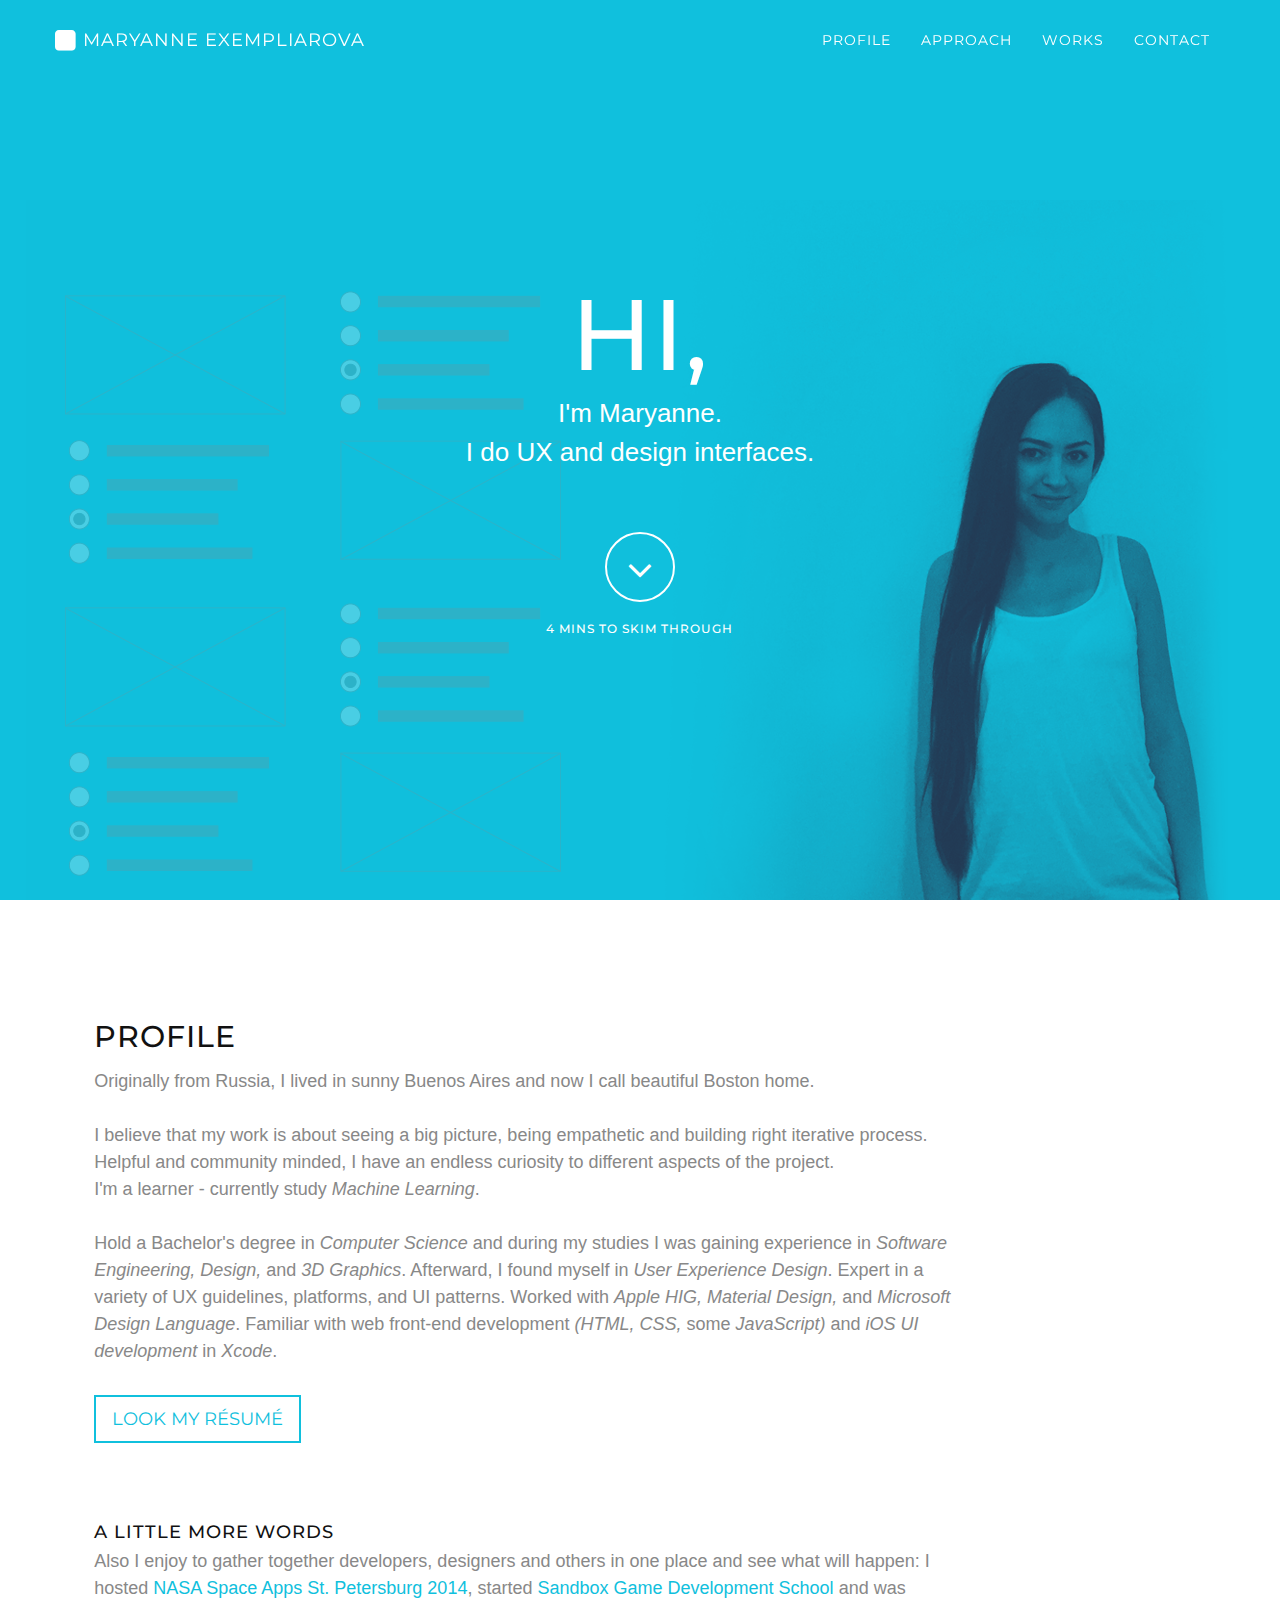
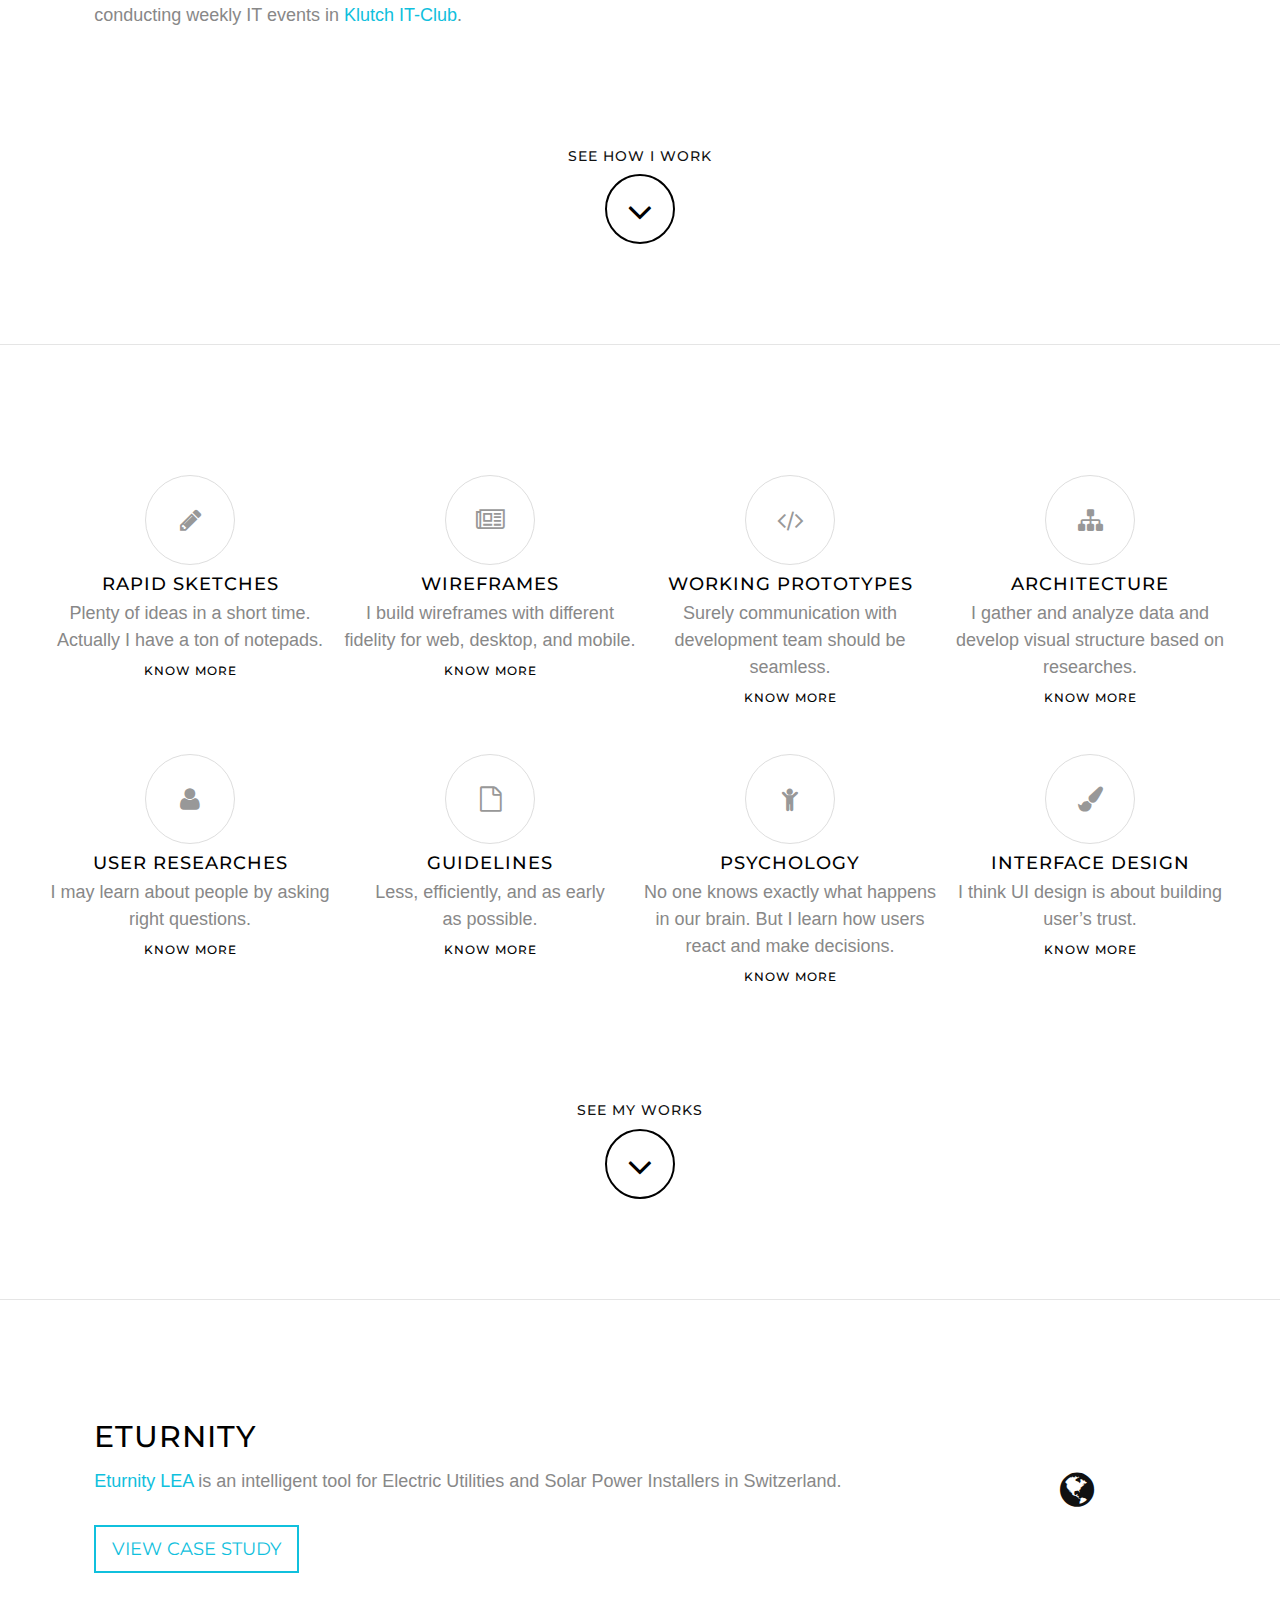
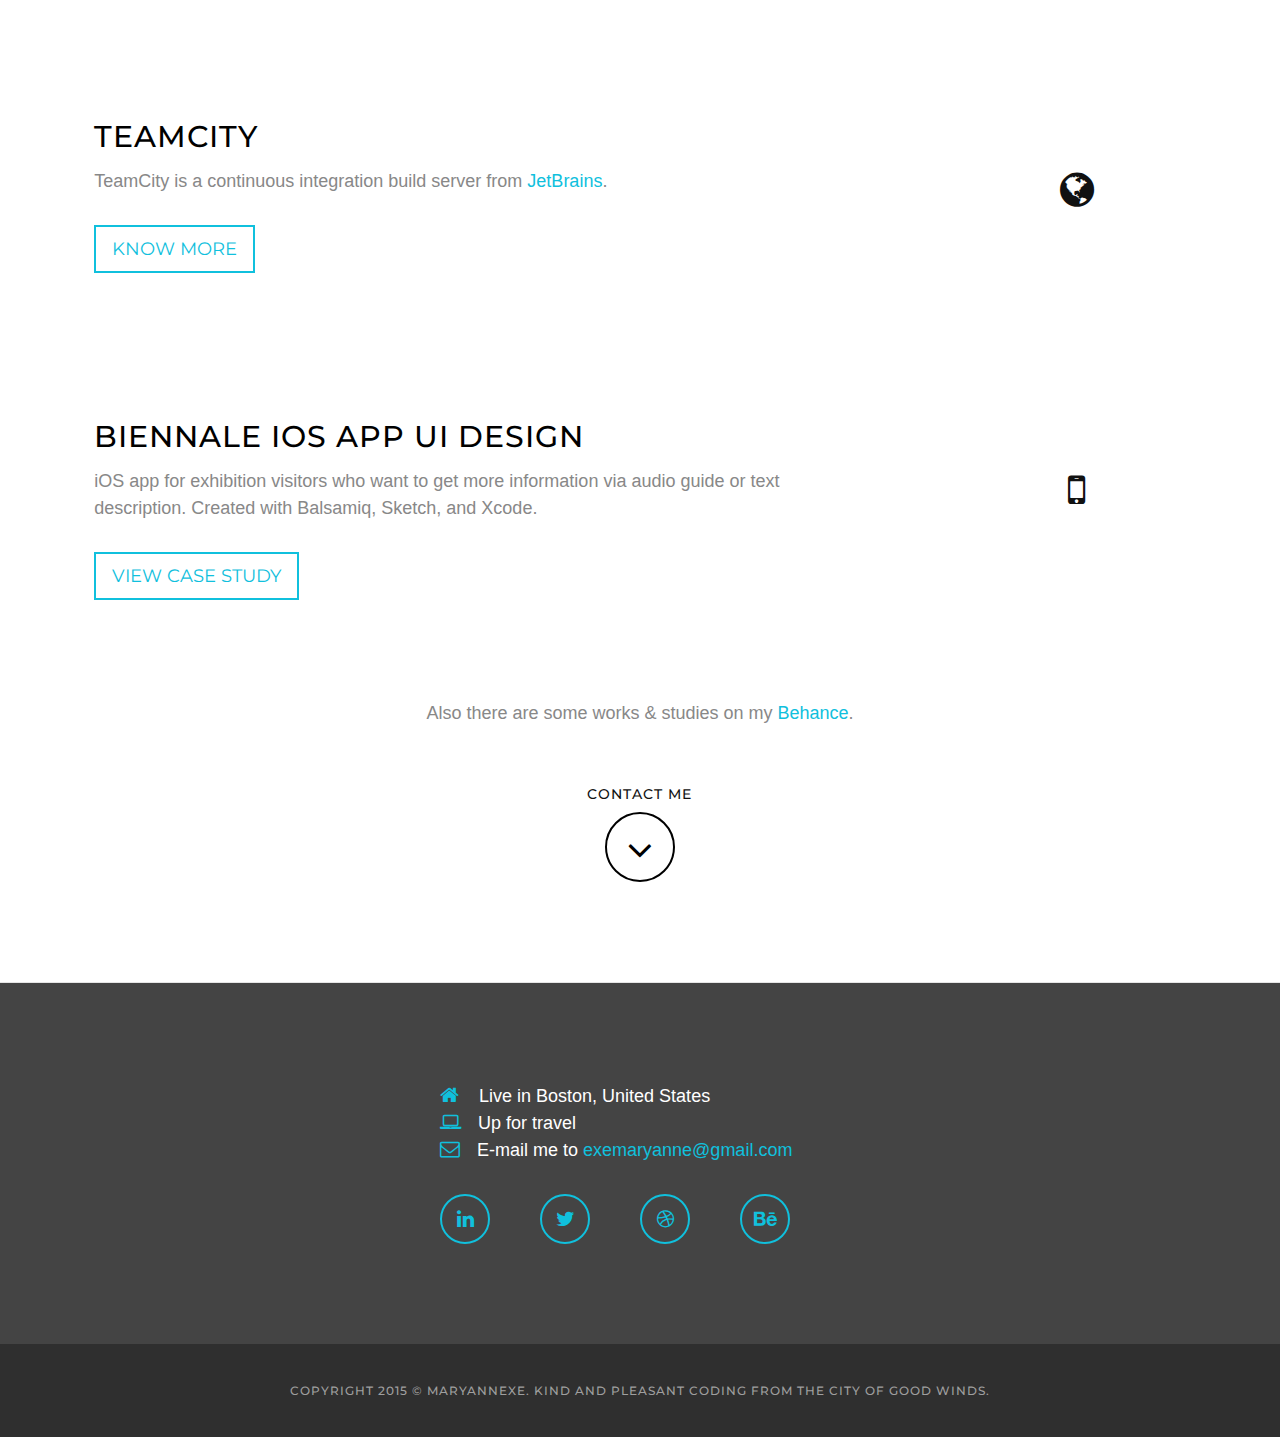
==== index.html @ 4365fdbe "- text error" ====
<!DOCTYPE html>
<html lang="en">

<html prefix="og: http://ogp.me/ns#">
<head>

    <meta charset="utf-8">
    <meta http-equiv="X-UA-Compatible" content="IE=edge">
    <meta name="viewport" content="width=device-width, initial-scale=1">
    <meta name="description" content="">
    <meta name="author" content="">

    <meta property="og:image" content="img/Dribbble_shot_00.png" />

    <title>Maryanne Exempliarova UX designer</title>
    <link rel="shortcut icon" href="img/Favicon.ico">

    <!-- Bootstrap Core CSS -->
    <link href="css/bootstrap.min.css" rel="stylesheet">

    <!-- Custom CSS -->
    <link href="css/portfolio.css" rel="stylesheet">

    <!-- Custom Fonts -->
    <link href="font-awesome/css/font-awesome.min.css" rel="stylesheet" type="text/css">
    <link href="http://fonts.googleapis.com/css?family=Lora:400,700,400italic,700italic" rel="stylesheet" type="text/css">
    <link href="http://fonts.googleapis.com/css?family=Montserrat:400,700" rel="stylesheet" type="text/css">

    <script>
      (function(i,s,o,g,r,a,m){i['GoogleAnalyticsObject']=r;i[r]=i[r]||function(){
      (i[r].q=i[r].q||[]).push(arguments)},i[r].l=1*new Date();a=s.createElement(o),
      m=s.getElementsByTagName(o)[0];a.async=1;a.src=g;m.parentNode.insertBefore(a,m)
      })(window,document,'script','//www.google-analytics.com/analytics.js','ga');

      ga('create', 'UA-71801812-1', 'auto');
      ga('send', 'pageview');

    </script>

</head>

<body id="page-top" data-spy="scroll" data-target=".navbar-fixed-top">

    <!-- Navigation -->
    <nav class="navbar navbar-custom navbar-custom-index navbar-fixed-top">
        <div class="container">
            <div class="navbar-header">
                <button type="button" class="navbar-toggle" data-toggle="collapse" data-target=".navbar-main-collapse">
                    MENU
                </button>
                <a class="navbar-brand page-scroll" href="#page-top">
                    <i class="fa fa-square fa-lg"></i>
                    <span class="logo hidden-xs hidden-sm">Maryanne Exempliarova</span>
                    <span class="logo hidden-md hidden-lg">ME</span>
                </a>
            </div>

            <!-- Collect the nav links, forms, and other content for toggling -->
            <div class="collapse navbar-collapse navbar-right navbar-main-collapse">
                <ul class="nav navbar-nav">

                    <li class="hidden">
                        <a href="#page-top"></a>
                    </li>
                    <li>
                        <a class="page-scroll" href="#profile">Profile</a>
                    </li>
                    <li>
                        <a class="page-scroll" href="#approach">Approach</a>
                    </li>
                    <li>
                        <a class="page-scroll" href="#works">Works</a>
                    </li>
                   <li>
                        <a class="page-scroll" href="#contact">Contact</a>
                    </li>
                </ul>
            </div>
            <!-- /.navbar-collapse -->
        </div>
        <!-- /.container -->
    </nav>

    <!-- Intro Header -->
    <header class="intro">
        <div class="intro-body">
            <div class="container">
                <div class="row">
                    <div class="col-md-8 col-md-offset-2">
                        <h1 class="brand-heading">Hi,</h1>
                        <!-- <p class="intro-text">What was challenging today?</p> -->
                     <p class="intro-text">I'm Maryanne.<br>I do UX and design interfaces.</p>
                        
        
                        <div class="row">
                            <div class="col-md-8 col-md-offset-2">
                                <a href="#profile" class="btn btn-circle page-scroll btn-white">
                                    <i class="fa fa-angle-down animated"></i>
                                </a>
                            </div>
                        </div>
                        <div class="row">
                            <div class="col-md-8 col-md-offset-2 btn-scroll-caption">
                                <h6 style="color: #fff; margin-top: 20px;">4 mins to skim through</h6>
                            </div>
                        </div>


                </div>
            </div>
        </div>
    </header>

    <!-- Profile -->
    <section id="profile" class="content profile">
        <div class="row">
            <div class="col-md-8 col-md-offset-1 left-text">
                <h2>profile</h2>
                <p>Originally from Russia, I lived in sunny Buenos Aires and now I call beautiful Boston home.
                <br><br>I believe that my work is about seeing a big picture, being
                empathetic and building right iterative process.
                <br>Helpful and community minded, I have an endless curiosity to different aspects of the project.
                <br>I'm a learner - currently study <i>Machine Learning</i>.
                <br><br>Hold a Bachelor's degree in <i>Computer Science</i> and during my studies I was gaining experience in <i>Software Engineering, Design,</i> and <i>3D Graphics</i>. Afterward, I found myself in <i>User Experience Design</i>. Expert in a variety of UX guidelines, platforms, and UI patterns. Worked with <i>Apple HIG, Material Design,</i> and <i>Microsoft Design Language</i>. Familiar with web front-end development <i>(HTML, CSS,</i> some <i>JavaScript)</i> and <i>iOS UI development</i> in <i>Xcode</i>.
                </p>
                <a target="_blank" href="Marianna_Ekzempliarova_ux_resume.pdf" class="btn btn-default btn-lg btn-works"> <span class="network-name">Look my Résumé</span></a>
            </br></br>

                <h4>A little more words</h4>
                <p>Also I enjoy to gather together developers, designers and others in one place and see what will happen: I hosted <a target="_blank" href="https://2014.spaceappschallenge.org/">NASA Space Apps St. Petersburg 2014</a>, started <a target="_blank" href="https://vk.com/sboxschool">Sandbox Game Development School</a> and was conducting weekly IT events in <a target="_blank" href="http://www.kl10.ch/#!english/ozsf5">Klutch IT-Club</a>.</p>
            </div>
        </div>
        <div class="row">
            <div class="col-md-8 col-md-offset-2 btn-scroll-caption">
                <h5>See how I work</h5>
            </div>
        </div>
        <div class="row">
            <div class="col-md-8 col-md-offset-2">
                <a href="#approach" class="btn btn-circle page-scroll btn-colored">
                    <i class="fa fa-angle-down animated"></i>
                </a>
            </div>
        </div>
    </section>

    <!-- Approach -->
    <section id="approach" class="approach">
        <div class="container">
            <div class="row">
                <div class="col-md-3 col-sm-6 skill" data-toggle="modal" data-target="#skillModal" data-whatever="Rapid sketches"  data-image-id="" data-caption="2">
                    <div class="icon">
                       <i class="fa fa-pencil"></i> 
                    </div>
                    <a id="skillid"><h4>Rapid sketches</h4></a>
                    <p>Plenty of ideas in a short time.<br>Actually I have a ton of notepads.</p>
                    <h6>Know more</h6>
                </div>
                <div class="col-md-3 col-sm-6 skill" data-toggle="modal" data-target="#skillModal" data-whatever="Wireframes" data-image-id="" data-caption="4">
                    <div class="icon">
                        <i class="fa fa-newspaper-o"></i>
                    </div>
                    <a id="skillid"><h4>Wireframes</h4></a>
                    <p>I build wireframes with different fidelity for web, desktop, and mobile.</p>
                    <h6>Know more</h6>
                </div>
                <div class="col-md-3 col-sm-6 skill" data-toggle="modal" data-target="#skillModal" data-whatever="Working Prototypes" data-image-id="" data-caption="2">
                    <div class="icon">
                        <i class="fa fa-code"></i>
                    </div>
                    <a id="skillid"><h4>Working Prototypes</h4></a>
                    <p>Surely communication with development team should be seamless.</p>
                    <h6>Know more</h6>
                </div>
                <div class="col-md-3 col-sm-6 skill" data-toggle="modal" data-target="#skillModal" data-whatever="Architecture"  data-image-id="" data-caption="1">
                    <div class="icon">
                        <i class="fa fa-sitemap"></i>
                    </div>
                    <a id="skillid"><h4>Architecture</h4></a>
                    <p>I gather and analyze data and develop visual structure based on researches.</p>
                    <h6>Know more</h6>
                </div>
            </div>
            <div class="row">
                <div class="col-md-3 col-sm-6 skill" data-toggle="modal" data-target="#skillModal" data-whatever="User Researches"  data-image-id="" data-caption="1">
                    <div class="icon">
                       <i class="fa fa-user"></i>
                    </div>
                    <a id="skillid"><h4>User Researches</h4></a>
                    <p>I may learn about people by asking right questions.</p>
                    <h6>Know more</h6>
                </div>
                <div class="col-md-3 col-sm-6 skill" data-toggle="modal" data-target="#skillModal" data-whatever="Guidelines"  data-image-id="" data-caption="3">
                    <div class="icon">
                        <i class="fa fa-file-o"></i>
                    </div>
                    <a id="skillid"><h4>Guidelines</h4></a>
                    <p>Less, efficiently, and as early <br>as possible.</p>
                    <h6>Know more</h6>
                </div>
                <div class="col-md-3 col-sm-6 skill" data-toggle="modal" data-target="#skillModal" data-whatever="Psychology"  data-image-id="" data-caption="2">
                    <div class="icon">
                        <i class="fa fa-child"></i>
                    </div>
                    <a id="skillid"><h4>Psychology</h4></a>
                    <p>No one knows exactly what happens in our brain. But I learn how users react and make decisions.</p>
                    <h6>Know more</h6>
                </div>
                <div class="col-md-3 col-sm-6 skill" data-toggle="modal" data-target="#skillModal" data-whatever="Interface Design" data-image-id="" data-caption="3">
                    <div class="icon">
                        <i class="fa fa-paint-brush"></i>
                    </div>
                    <a id="skillid"><h4>Interface Design</h4></a>
                    <p>I think UI design is about building user’s trust.</p>
                    <h6>Know more</h6>
                </div>
            </div>            
        </div>
        <div class="row">
            <div class="col-md-8 col-md-offset-2 btn-scroll-caption">
                <h5>See my works</h5>
            </div>
        </div>
        <div class="row">
            <div class="col-md-8 col-md-offset-2">
                <a href="#works" class="btn btn-circle page-scroll btn-colored">
                    <i class="fa fa-angle-down animated"></i>
                </a>
            </div>
        </div>
    </section>


<!-- Modal window -->
<div class="modal fade" id="skillModal" tabindex="-1" role="dialog" aria-labelledby="myModalLabel" aria-hidden="true">
    <div class="modal-dialog">
        <div class="modal-content">
            <div class="modal-header">
                <button type="button" class="close" data-dismiss="modal"><span aria-hidden="true">×</span><span class="sr-only">Close</span></button>
                <h4 class="modal-title" id="image-gallery-title">Modal title</h4>
            </div>
            <div class="modal-body">
                <div class="row">
                    <div class="col-md-2 pull-left">
                        <button type="button" id="show-previous-image" class="btn btn-default"><i class="fa fa-arrow-left"></i></button>
                    </div>
                    <div class="col-md-8" >
                        <h5 class="imgName">skill</h5>
                    </div>
                    <div class="col-md-2 pull-right">
                        <button type="button" id="show-next-image" class="btn btn-default"><i class="fa fa-arrow-right"></i></button>
                    </div>
                </div>

                <div class="row">
                    <p class="description"></p>
                </div>
                <div class="row">
                    <h6 class="imgCaption">image caption</h6>
                </div>
                <div class="row">
                    <img id="preview-image" class="img-responsive" data-image-id="" src="#" alt="skill image">
                </div>
            </div>
            <div class="modal-footer">
                <button type="button" class="btn btn-default" data-dismiss="modal">Close</button>
            </div>
        </div>
    </div>
</div>

    <!-- Works Section -->
    <section id="works" class="content works">

        <div class="row">
            <div class="col-md-7 col-md-offset-1 left-text">
                <h2>Eturnity</h2>
                <p><a target = "_blank" href="http://www.eturnity.ch/wp/home_en/">Eturnity LEA</a> is an intelligent tool for Electric Utilities and Solar Power Installers in Switzerland.</p>
                <a href="eturnity.html" class="btn btn-default btn-lg btn-works"> <span class="network-name">View case study</span></a>
            </div>
            <div class="col-md-4">
                <div>
                    <i class="fa fa-globe pic"></i> 
                </div>
            </div>
        </div>


        <div class="row">
            <div class="col-md-7 col-md-offset-1 left-text">
                <h2>TeamCity</h2>
                <p>TeamCity is a continuous integration build server from <a target = "_blank" href="https://www.jetbrains.com/">JetBrains</a>.</p>
                <a href="teamcity.html" class="btn btn-default btn-lg btn-works"> <span class="network-name">Know more</span></a>
            </div>
            <div class="col-md-4">
                <div>
                    <i class="fa fa-globe pic"></i> 
                </div>
            </div>
        </div>


       <div class="row">
            <div class="col-md-7 col-md-offset-1 left-text">
                <h2>Biennale iOS app UI design</h2>
                <p>iOS app for exhibition visitors who want to get more information via audio guide or text description. Created with Balsamiq, Sketch, and Xcode.</p>
                <a href="biennale.html" class="btn btn-default btn-lg btn-works"> <span class="network-name">View case study</span></a>
            </div>
            <div class="col-md-4">
                <div>
                    <i class="fa fa-mobile pic"></i> 
                </div>
            </div>
        </div>

<!-- 
        <div class="row">
            <div class="col-md-7 col-md-offset-1 left-text">
                <h2>Messenger + task manager concept</h2>
                <p>Redesigned UI of inner corporate messenger merged with simple task manager.</p>
                <a href="messanger.html" class="btn btn-default btn-lg btn-works"> <span class="network-name">Know more</span></a>
            </div>
            <div class="col-md-4">
                <div>
                    <i class="fa fa-desktop pic"></i> 
                </div>
            </div>
        </div> -->

        <div class="row">
            <div class="col-md-8 col-md-offset-2">
                <p>Also there are some works & studies on my <a target="_blank" href="https://www.behance.net/maryanne_exe">Behance</a>.</p>
            </div>
        </div>

        <div class="row">
            <div class="col-md-8 col-md-offset-2 btn-scroll-caption">
                <h5>Contact me</h5>
            </div>
        </div>
        <div class="row">
            <div class="col-md-8 col-md-offset-2">
                <a href="#contact" class="btn btn-circle page-scroll btn-colored">
                    <i class="fa fa-angle-down animated"></i>
                </a>
            </div>
        </div>
    </section>


    <!-- Thoughts -->
<!--     <section id="thoughts" class="content thoughts">
        <div class="row">
            <div class="col-md-7 col-md-offset-1 left-text">
                <h2>Thoughts</h2>
                <p>Sometimes I share my thoughts and write some articles.<br>I haven't write anything here... yet.</p>
            </div>
            <div class="col-md-4">
                <i class="fa fa-hand-o-right pic"></i> 
            </div>
        </div>

        <div class="row">
            <div class="col-md-8 col-md-offset-2">
                <a href="#contact" class="btn btn-circle page-scroll btn-white">
                    <i class="fa fa-angle-down animated"></i>
                </a>
            </div>
        </div>
    </section> -->


    <!-- Contact -->
    <section id="contact" class="content contact">
        <div class="container">
            <div class="row item">
                <div class="col-md-4 col-md-offset-4">
                    <i class="fa fa-home">&nbsp;&nbsp;&nbsp;</i><p>  Live in Boston, United States</p>
                </div>
            </div>
            <div class="row item">
                <div class="col-md-4 col-md-offset-4">
                    <i class="fa fa-laptop"></i>&nbsp;&nbsp;&nbsp;<p>  Up for travel</p>
                </div>
            </div>
            <div class="row item">
                <div class="col-md-4 col-md-offset-4">
                    <i class="fa fa-envelope-o"></i>&nbsp;&nbsp;&nbsp;<p>  E-mail me to <a href="mailto:exemaryanne@gmail.com">exemaryanne@gmail.com</a></p>
                </div>
            </div>
            <div class="row social">
                <div class="col-md-1 col-md-offset-4">
                    <a target="_blank" href="https://www.linkedin.com/in/maryannexe" class="btn btn-circle btn-social">
                        <i class="fa fa-linkedin"></i>
                    </a>
                </div>
                <div class="col-md-1">
                    <a target="_blank" href="https://twitter.com/maryannexe" class="btn btn-circle btn-social">
                        <i class="fa fa-twitter"></i>
                    </a>
                </div>
                <div class="col-md-1">
                    <a target="_blank" href="https://dribbble.com/maryannexe" class="btn btn-circle btn-social">
                        <i class="fa fa-dribbble"></i>
                    </a>
                </div>
                <div class="col-md-1">
                    <a target="_blank" href="https://www.behance.net/maryanne_exe" class="btn btn-circle btn-social">
                        <i class="fa fa-behance"></i>
                    </a>
                </div>
            </div>
        </div>
    </section>



    <!-- Footer -->
    <footer>
        <div class="container text-center">
            <h6>Copyright 2015 &copy; Maryannexe. Kind and pleasant coding from the city of Good Winds.</h6>
        </div>
    </footer>

    <!-- jQuery -->
    <script src="js/jquery.js"></script>

    <!-- Bootstrap Core JavaScript -->
    <script src="js/bootstrap.min.js"></script>

    <!-- Plugin JavaScript -->
    <script src="js/jquery.easing.min.js"></script>

    <!-- Custom Theme JavaScript -->
    <script src="js/grayscale.js"></script>

</body>

</html>
---- css/portfolio.css ----
body {
    width: 100%;
    height: 100%;
    font-family: Montserrat,"Helvetica Neue",Helvetica,Arial,sans-serif;
    color: #fff;
}


html {
    width: 100%;
    height: 100%;
}


#image-gallery-caption {
    text-align:center;
    max-width:70%;
    margin:auto;
}

h1,
h2,
h3,
h4,
h5,
h6 {
    margin-bottom: 5px;
    text-transform: uppercase;
    font-family: Montserrat,"Helvetica Neue",Helvetica,Arial,sans-serif;
    font-weight: 500;
    letter-spacing: 1px;
}

h2 {
    padding-bottom: 10px;
}
h5 {
    color: #111111;
}


p::selection {
    color: #000;
    background: #E2F4CC;
}
h2::selection {
    color: #000;
    background: #E2F4CC;
}
h4::selection {
    color: #000;
    background: #E2F4CC;
}
a::selection {
    color: #10C0DD;
    background: #E2F4CC;
}
i::selection {
    color: #000;
    background: #E2F4CC;
}

p {
    /*margin: 0 0 25px;*/
    font-size: 18px;
    line-height: 1.5;
    font-family: "Helvetica Neue",Helvetica,Arial,sans-serif;
    font-weight: 300;
    color: #888888;
}

/*@media(min-width:768px) {
    p {
        margin: 0 0 35px;
        font-size: 20px;
        line-height: 1.6;
    }
}*/

a {
    color: #10C0DD;
    -webkit-transition: all .2s ease-in-out;
    -moz-transition: all .2s ease-in-out;
    transition: all .2s ease-in-out;
}

a:hover,
a:focus {
    text-decoration: underline;
    color: #0B8FA5;
}

.logo {
    font-weight: 400;
}

.navbar-custom {
    margin-bottom: 0;
    border-bottom: 1px solid rgba(255,255,255,.3);
    text-transform: uppercase;
    font-family: Montserrat,"Helvetica Neue",Helvetica,Arial,sans-serif;
    background-color: #000;
    -webkit-transition: background .3s ease-in-out,padding .3s ease-in-out;
    -moz-transition: background .3s ease-in-out,padding .3s ease-in-out;
    transition: background .3s ease-in-out,padding .3s ease-in-out;
}


@media(max-width:768px) {
    .navbar-custom {
        padding-left: 20px;
    }
}


@media(min-width:768px) {
    .navbar-custom {
        padding: 15px 0;
        border-bottom: 0;
        letter-spacing: 1px;
        background: 0 0;
        -webkit-transition: background .3s ease-in-out,padding .3s ease-in-out;
        -moz-transition: background .3s ease-in-out,padding .3s ease-in-out;
        transition: background .3s ease-in-out,padding .3s ease-in-out;
    }
}

.navbar-custom .navbar-brand {
    font-weight: 700;
}

.navbar-custom .navbar-brand:focus {
    outline: 0;
}

.navbar-custom .navbar-brand .navbar-toggle {
    padding: 4px 6px;
    font-size: 16px;
    color: #fff;
}

.navbar-custom .navbar-brand .navbar-toggle:focus,
.navbar-custom .navbar-brand .navbar-toggle:active {
    outline: 0;
}

.navbar-custom a {
    color: #fff;
}

.navbar-custom .nav li a {
    -webkit-transition: background .3ss ease-in-out;
    -moz-transition: background .3s ease-in-out;
    transition: background .3s ease-in-out;
}

.navbar-custom .nav li a:hover {
    outline: 0;
    color: rgba(255,255,255,.8); /*hover on nav tabs color*/
    background-color: transparent;
}

.navbar-custom .nav li a:focus,
.navbar-custom .nav li a:active {
    outline: 0;
    background-color: transparent;
}

.navbar-custom .nav li.active {
    outline: 0;
}

.navbar-custom .nav li.active a {
    background-color: rgba(255,255,255,.3);
}

.navbar-custom .nav li.active a:hover {
    color: #fff;
}



    .navbar-custom-work {
        background: rgba(255,255,255,.9);
    }

    .navbar-custom-work i {
        color: #000;
    }

     .navbar-custom-work .logo {
        color: #000;
    }



    .navbar-custom-index.top-nav-collapse {
        padding: 0;
        background: rgba(43,61,81,.7);
    }

    .navbar-custom-work.top-nav-collapse {
        padding: 0;
        background: rgba(255,255,255,.8);
    }

    /*my name*/
    .navbar-custom.top-nav-collapse .logo {
        font-size: 14px;
        color: #fcfcfc;
        -webkit-transition: all .3s;
        -moz-transition: all .3s;
        transition: all .3s;
    }



.btn {
    border-radius: 0;
    text-transform: uppercase;
    font-family: Montserrat,"Helvetica Neue",Helvetica,Arial,sans-serif;
    font-weight: 400;
    -webkit-transition: all .3s ease-in-out;
    -moz-transition: all .3s ease-in-out;
    transition: all .3s ease-in-out;
}
.btn-default {
    border: 2px solid #10C0DD;
    color: #10C0DD;
    background-color: transparent;
    margin-right: 20px;
}
.btn-default:hover,
.btn-default:focus {
    border: 2px solid #009BB5;
    outline: 0;
    color: #fff;
    background-color: #10C0DD;
}


.btn-secondary {
    border: 2px solid #9F9F9F;
    color: #9F9F9F;
    background-color: transparent;
    margin-right: 20px;
}
.btn-secondary:hover,
.btn-secondary:focus {
    border: 2px solid #009BB5;
    outline: 0;
    color: #fff;
    background-color: #10C0DD;
}


/*round buttons*/
.btn-white{
    width: 70px;
    height: 70px;
    margin-top: 15px;
    padding: 7px 16px;
    border: 2px solid #fff;
    border-radius: 100%!important;
    font-size: 40px;
    color: #fff;
    background: 0 0;
    -webkit-transition: background .3s ease-in-out;
    -moz-transition: background .3s ease-in-out;
    transition: background .3s ease-in-out;
}

.btn-white:hover,
.btn-white:focus {
    outline: 0;
    color: #fff;
    background: rgba(255,255,255,.2);
}

.btn-colored{
    width: 70px;
    height: 70px;
    margin-top: 5px;
    padding: 7px 16px;
    border: 2px solid #000;
    border-radius: 100%!important;
    font-size: 40px;
    color: #000;
    background: 0 0;
    -webkit-transition: background .3s ease-in-out;
    -moz-transition: background .3s ease-in-out;
    transition: background .3s ease-in-out;
}

.btn-colored:hover,
.btn-colored:focus {
    color: #fff;
    border-color: #009BB5;
    background: #10C0DD;
}

.btn-circle i.animated {
    -webkit-transition-property: -webkit-transform;
    -webkit-transition-duration: 1s;
    -moz-transition-property: -moz-transform;
    -moz-transition-duration: 1s;
}

.btn-circle:hover i.animated {
    -webkit-animation-name: pulse;
    -moz-animation-name: pulse;
    -webkit-animation-duration: 1.5s;
    -moz-animation-duration: 1.5s;
    -webkit-animation-iteration-count: infinite;
    -moz-animation-iteration-count: infinite;
    -webkit-animation-timing-function: linear;
    -moz-animation-timing-function: linear;
}

@-webkit-keyframes pulse {    
    0% {
        -webkit-transform: scale(1);
        transform: scale(1);
    }

    50% {
        -webkit-transform: scale(1.2);
        transform: scale(1.2);
    }

    100% {
        -webkit-transform: scale(1);
        transform: scale(1);
    }
}

@-moz-keyframes pulse {    
    0% {
        -moz-transform: scale(1);
        transform: scale(1);
    }

    50% {
        -moz-transform: scale(1.2);
        transform: scale(1.2);
    }

    100% {
        -moz-transform: scale(1);
        transform: scale(1);
    }
}


/*Content begins*/

.intro {
    display: table;
    width: 100%;
    height: 100%;
    padding: 100px 0;
    text-align: center;
    color: #fff;
    background: url(../img/Jumbotron.png) no-repeat bottom center scroll;
    background-color: #10C0DD;
/*    -webkit-background-size: cover;
    -moz-background-size: cover;
    background-size: cover;
    -o-background-size: cover;*/
}

.intro .intro-body {
    display: table-cell;
    vertical-align: middle;
}
.intro .intro-body .brand-heading {
    font-size: 40px;
}
.intro .intro-body .intro-text {
    font-size: 18px;
}
.intro p {
    color: #fff;
}
.intro .btn-white {
    margin-top: 50px;
}
@media(min-width:768px) {
    .intro {
        height: 100%;
        /*padding: 0;*/
    }

    .intro .intro-body .brand-heading {
        font-size: 100px;
    }

    .intro .intro-body .intro-text {
        font-size: 26px;
    }
}


@media(max-width:768px) {
    .intro {
        height: 100%;
        width: 100%;
        padding: 0 10px 0 10px;
    }

    .intro .intro-body .brand-heading {
        font-size: 70px;
    }

    .intro .intro-body .intro-text {
        font-size: 23px;
    }
}



.content {
    display: table;
    width: 100%;
    
    text-align: center;
    padding: 100px 0;
    -webkit-background-size: cover;
    -moz-background-size: cover;
    background-size: cover;
    -o-background-size: cover;
}

@media(max-width:768px) {
    .content {
        padding: 0 30px 0 30px;
    }
}

.profile h2, h4 {
    color: #111111;
}
.profile p {
    color: #888888;
    /*padding-bottom: 30px;*/
}
.profile .pic {
    padding-top: 50px;
    font-size: 200px;
}
.profile .left-text {
    text-align: left;
}
.profile .btn-scroll-caption {
    margin-top: 100px;
}
.profile .btn-default {
    margin-bottom: 50px;
    margin-top: 20px;

}

.approach {
    border-top: 1px solid #e5e5e5;
    background-color: #fff;
    padding: 100px 0;
    text-align: center;
}

@media(max-width:768px) {
    .approach {
        padding: 0 30px 0 30px;
    }
}

.approach .skill .icon {
  color: #000;
  width: 90px;
  height: 90px;
  margin: 0 auto;
  border-radius: 100%;
  border: 1px solid #dedede;
  text-align: center;
  -webkit-transition: .2s all;
  -o-transition: .2s all;
  transition: .2s all;
}

.approach .skill i {
  font-size: 25px;
  line-height: 90px;
  color: #989898;
  -webkit-transition: .2s all;
  -o-transition: .2s all;
  transition: .2s all;
}

.approach h4, h6 {
    color: #000;
}
.approach h6 {
    margin-bottom: 20px;
}
.approach p {
    color: #888888;
}
.approach .skill {
  cursor: pointer;
  text-align: center;
}
.approach .skill {
    margin-top: 30px;
}
.approach .skill:hover .icon i {
  color: #fff;
}
.approach .skill:hover h4,
.approach .skill:hover h6 {
  color: #10C0DD;
}
.approach a {
    text-decoration: none;
}
.approach .skill:hover .icon {
  background: #10C0DD;
  color: #fff;
}
.approach .btn-scroll-caption {
    margin-top: 90px;
}


#skillModal {
    background-color: transparent;
    text-align: center;
}
#skillModal .left {
    position: center;
}
#skillModal p {
    color: #888888;
}
#skillModal h4 {
    color: #fff;
}
#skillModal h6 {
    color: #111111;
    font-size: 11px;
    
}
#skillModal .modal-header {
    text-align: center;
    background-color: #10C0DD;
}
#skillModal .modal-header .modal-tilte {
    color: #fff;
}
#skillModal .description {
    text-align: left;
    padding: 20px 30px 0 30px;
}
#skillModal .imgCaption {
    text-align: center;
    padding: 0px 30px 0 30px;
}


.works {
    background-color: #fff;
    border-top: 1px solid #e5e5e5;
}
.works h2 {
    color: #000;
    margin-top: 20px;
}
.works p {
    color: #888888;
}
.works .left-text {
    text-align: left;
    height: 300px;
}
.works .btn-default {
    margin-top: 20px;   
}
.works .pic {
    padding-top: 70px;
    font-size: 40px;
    color: #111111;
}
.works h5 {
    margin-top: 50px;
}


/*@media(min-width:767px) {
    .content {
        padding-top: 100px;
    }
}
*/
.thoughts {
    background-color: #f4f4f4;
}
.thoughts p, h2 {
    color: #000;
}
.thoughts .pic {
    padding-top: 50px;
    font-size: 200px;
}
.thoughts .left-text {
    text-align: left;
}


input#hcb_form_name {
    color:blue;
    font-size:18px;
    background-color:#000;
  }

.contact {
    border-top: 1px solid #e5e5e5;
    text-align: left;
    background-color: #444444;
    padding-top: 100px;
}
.contact .item i {
    font-size: 20px;
    color: #10C0DD;
}
.contact p {
    display: inline;
    color: #fff;
}
.contact .social {
    padding-top: 20px;
}

.contact .btn-social {
    width: 50px;
    height: 50px;
    margin-top: 10px;
    padding: 9px 0px;
    border: 2px solid #10C0DD;
    border-radius: 100%!important;
    font-size: 20px;
    color: #10C0DD;
    -webkit-transition: background .2s ease-in-out;
    -moz-transition: background .2s ease-in-out;
    transition: background .2s ease-in-out;
}
.contact .btn-social:hover,
.contact .btn-social:focus {
    outline: 0;
    color: #fff;
    background: #10C0DD;
}



footer {
    padding: 40px 0;
    background-color: #2F2F2F;
}

footer h6 {
    margin: 0;
    color: #9F9F9F;
}


.case-intro {
    display: table;
    width: 100%;
    height: auto;
    padding: 100px 0;
    text-align: center;
    color: #000;
    background-color: #fff;
}
.case-intro .intro-body {
    display: table-cell;
    vertical-align: middle;
    height: 500px;
}
.case-intro p {
    color: #888888;
}
.case h4 {
    color: #000;
    margin-bottom: 10px;
}
.case p {
    margin-bottom: 30px;
    
}
.case i {
    color: #ccc;
}
.case img {
    margin-bottom: 80px;
}


@media(max-width:768px) {
    .case {

        padding: 0 70px 0 70px;
    }
    .case-intro {
        display: table;
        padding: 0 70px 0 70px;
    }
}




::-moz-selection {
    text-shadow: none;
    background: #fcfcfc;
    background: rgba(255,255,255,.2);
}

::selection {
    text-shadow: none;
    background: #fcfcfc;
    background: rgba(255,255,255,.2);
}

img::selection {
    background: 0 0;
}

img::-moz-selection {
    background: 0 0;
}

body {
    webkit-tap-highlight-color: rgba(255,255,255,.2);
}
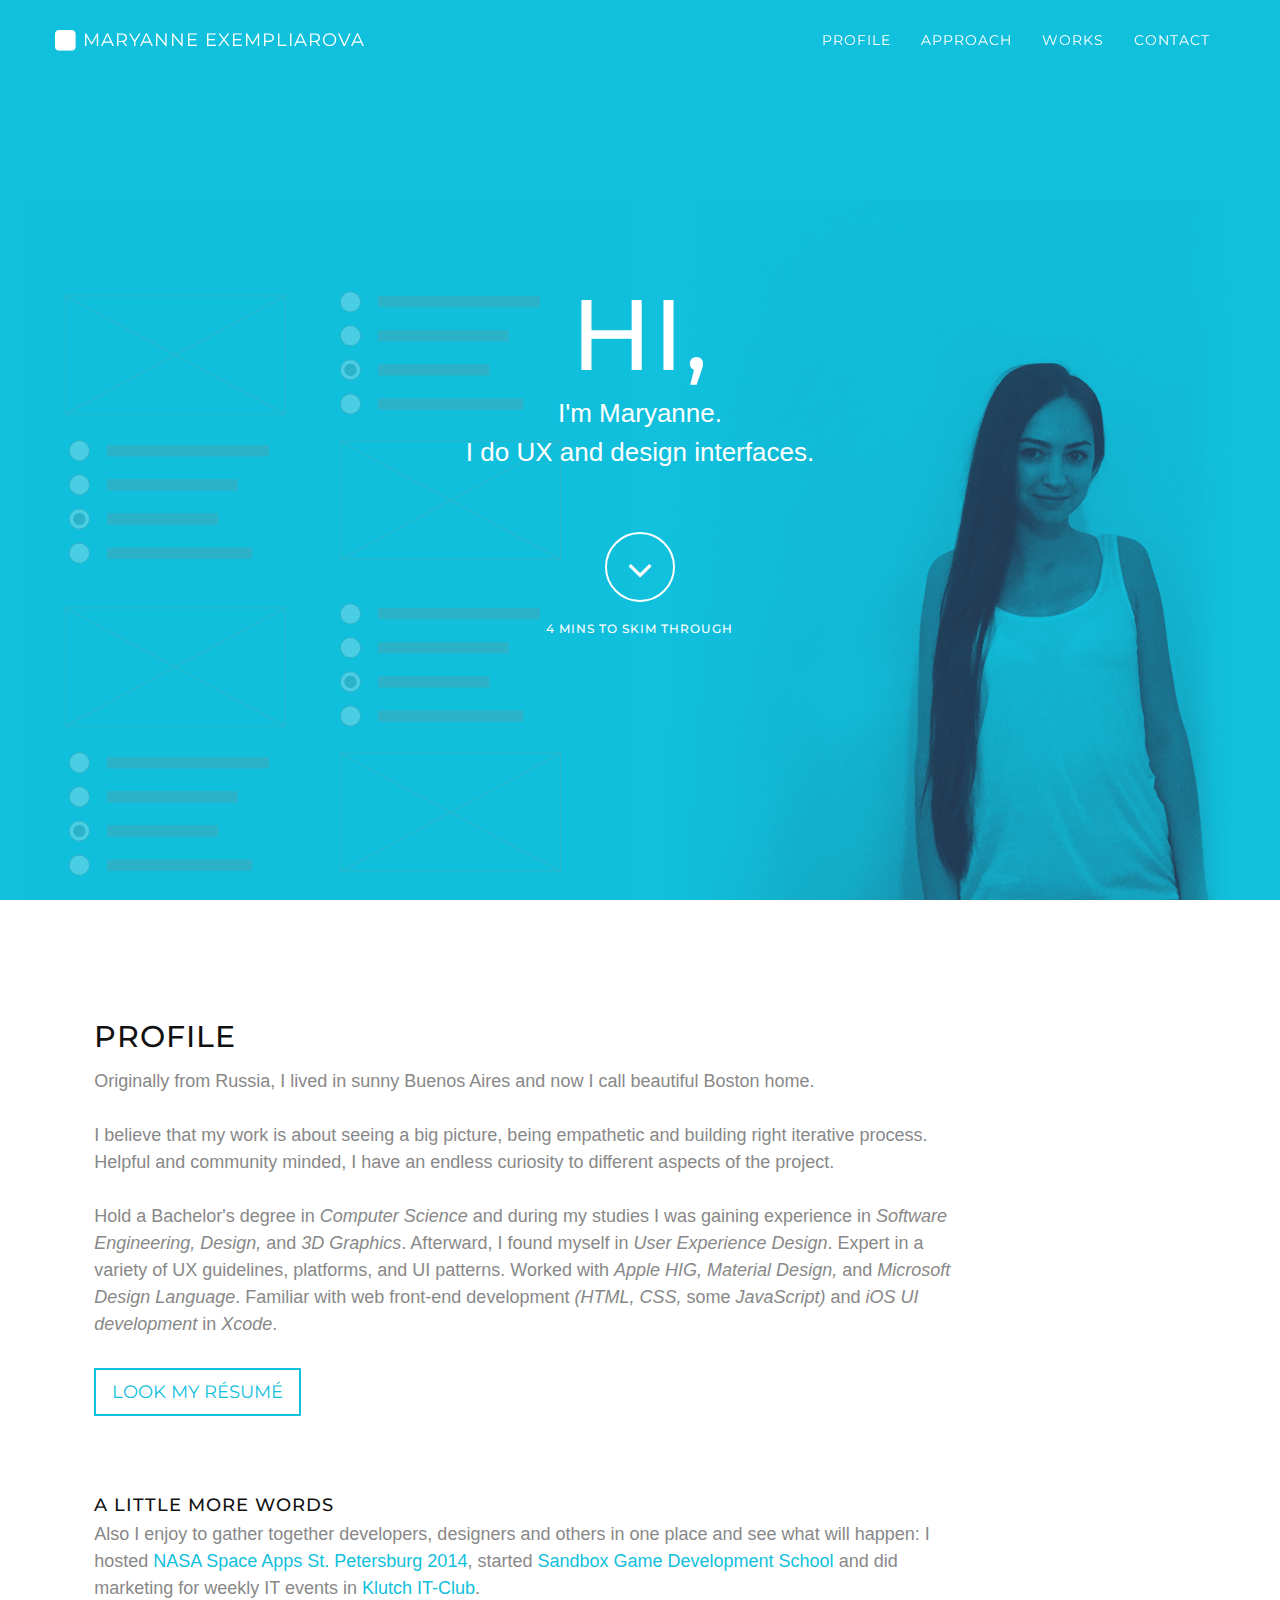
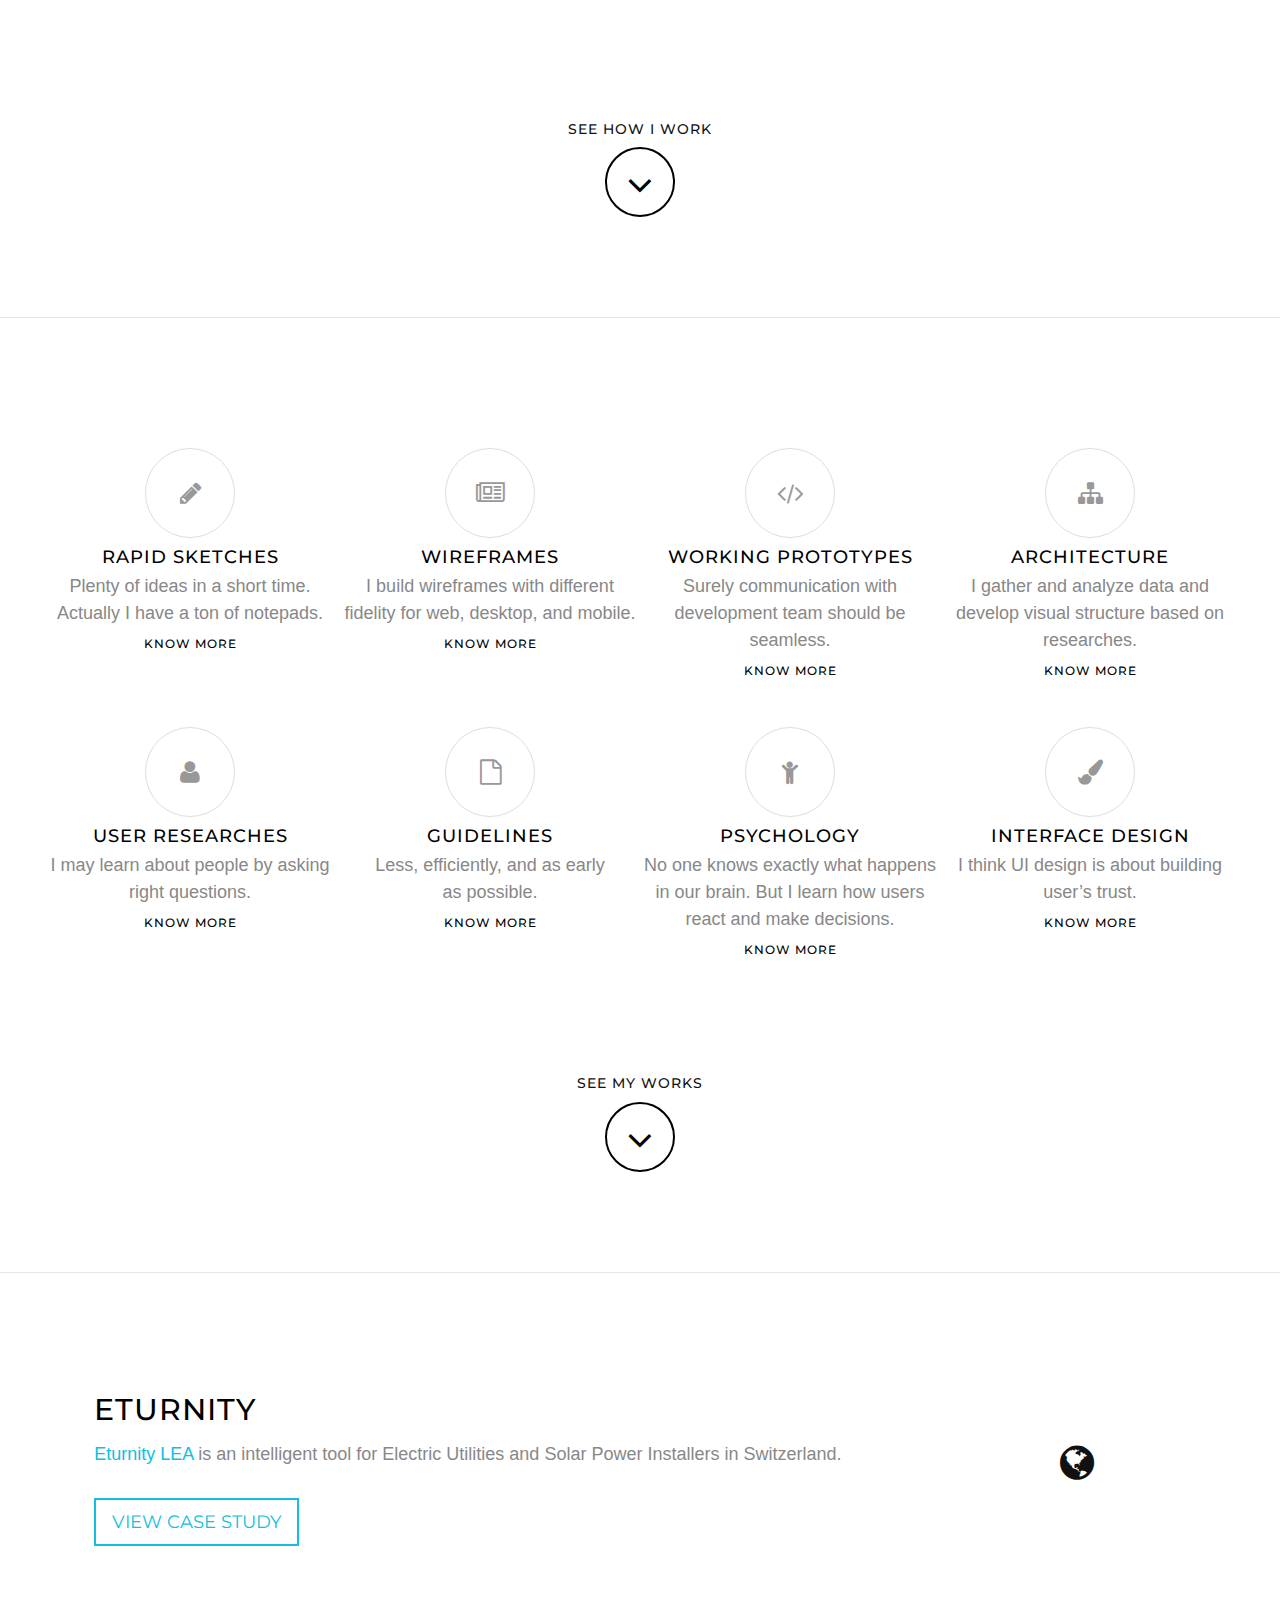
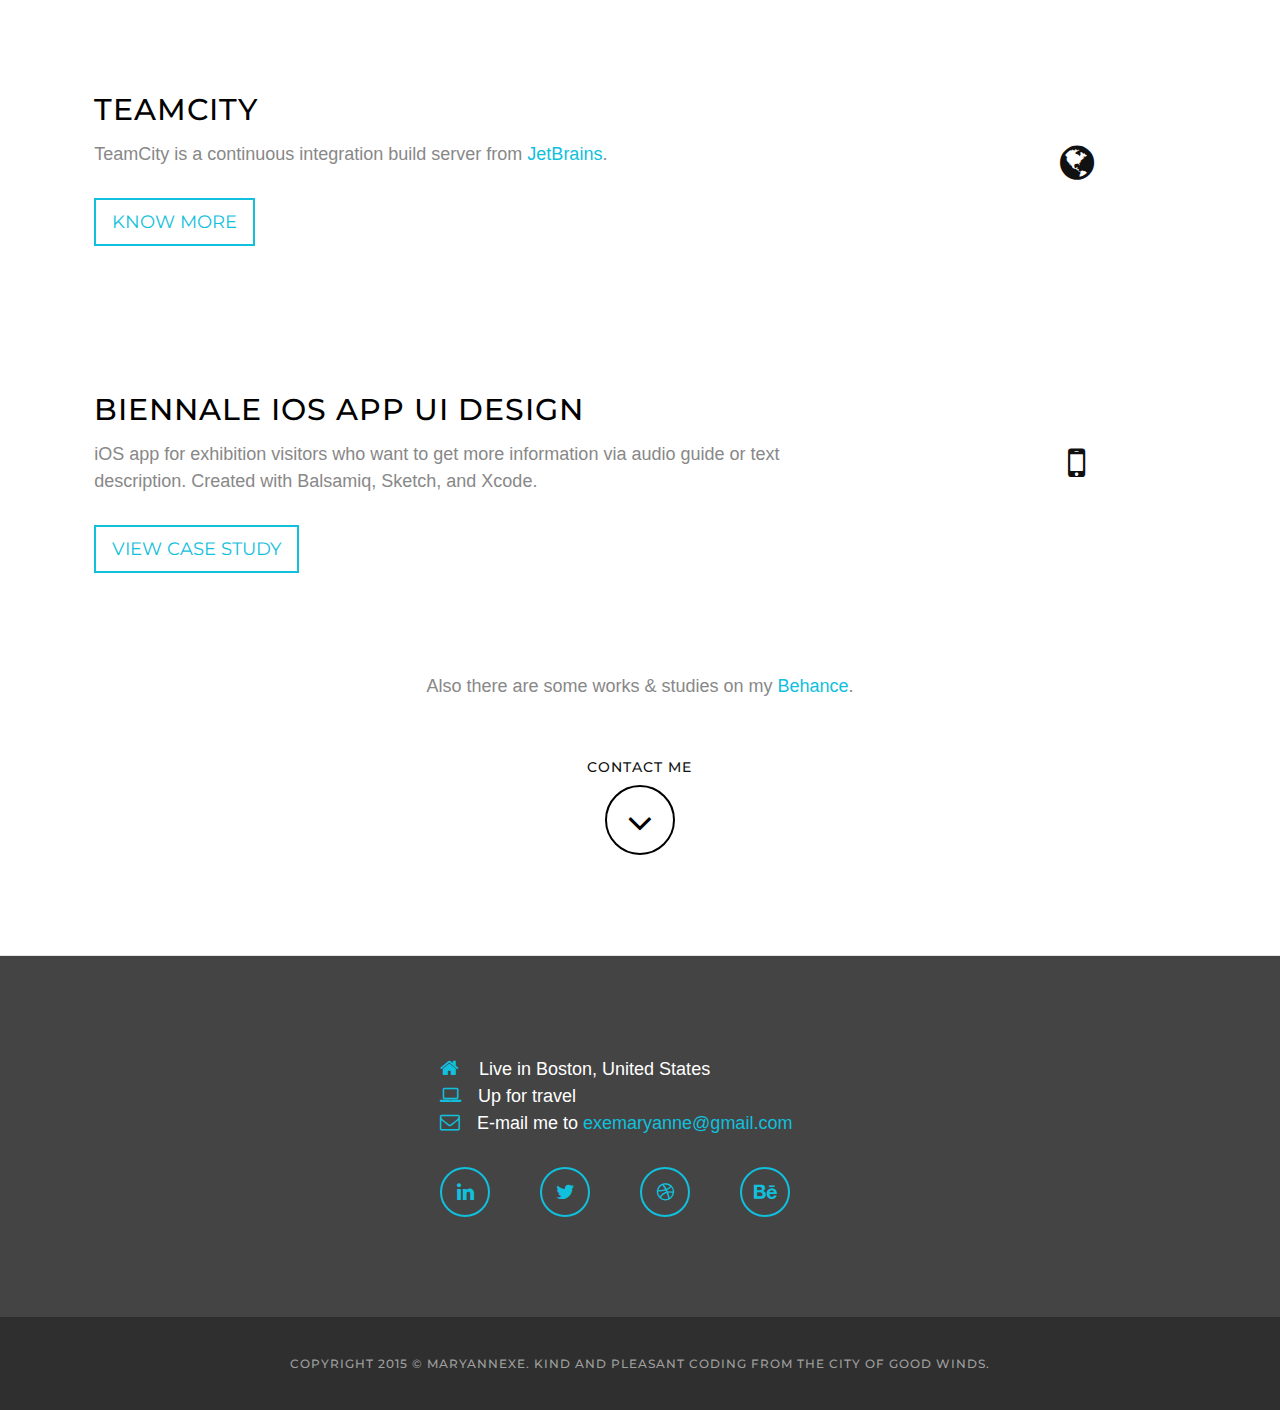
==== commit 57202197: "- Removed Machine Learning" ====
--- a/index.html
+++ b/index.html
@@ -120,14 +120,13 @@
                 <br><br>I believe that my work is about seeing a big picture, being
                 empathetic and building right iterative process.
                 <br>Helpful and community minded, I have an endless curiosity to different aspects of the project.
-                <br>I'm a learner - currently study <i>Machine Learning</i>.
                 <br><br>Hold a Bachelor's degree in <i>Computer Science</i> and during my studies I was gaining experience in <i>Software Engineering, Design,</i> and <i>3D Graphics</i>. Afterward, I found myself in <i>User Experience Design</i>. Expert in a variety of UX guidelines, platforms, and UI patterns. Worked with <i>Apple HIG, Material Design,</i> and <i>Microsoft Design Language</i>. Familiar with web front-end development <i>(HTML, CSS,</i> some <i>JavaScript)</i> and <i>iOS UI development</i> in <i>Xcode</i>.
                 </p>
                 <a target="_blank" href="Marianna_Ekzempliarova_ux_resume.pdf" class="btn btn-default btn-lg btn-works"> <span class="network-name">Look my Résumé</span></a>
             </br></br>
 
                 <h4>A little more words</h4>
-                <p>Also I enjoy to gather together developers, designers and others in one place and see what will happen: I hosted <a target="_blank" href="https://2014.spaceappschallenge.org/">NASA Space Apps St. Petersburg 2014</a>, started <a target="_blank" href="https://vk.com/sboxschool">Sandbox Game Development School</a> and was conducting weekly IT events in <a target="_blank" href="http://www.kl10.ch/#!english/ozsf5">Klutch IT-Club</a>.</p>
+                <p>Also I enjoy to gather together developers, designers and others in one place and see what will happen: I hosted <a target="_blank" href="https://2014.spaceappschallenge.org/">NASA Space Apps St. Petersburg 2014</a>, started <a target="_blank" href="http://maryanne-exe.github.io/pages/sandbox/">Sandbox Game Development School</a> and did marketing for weekly IT events in <a target="_blank" href="http://www.kl10.ch/#!english/ozsf5">Klutch IT-Club</a>.</p>
             </div>
         </div>
         <div class="row">
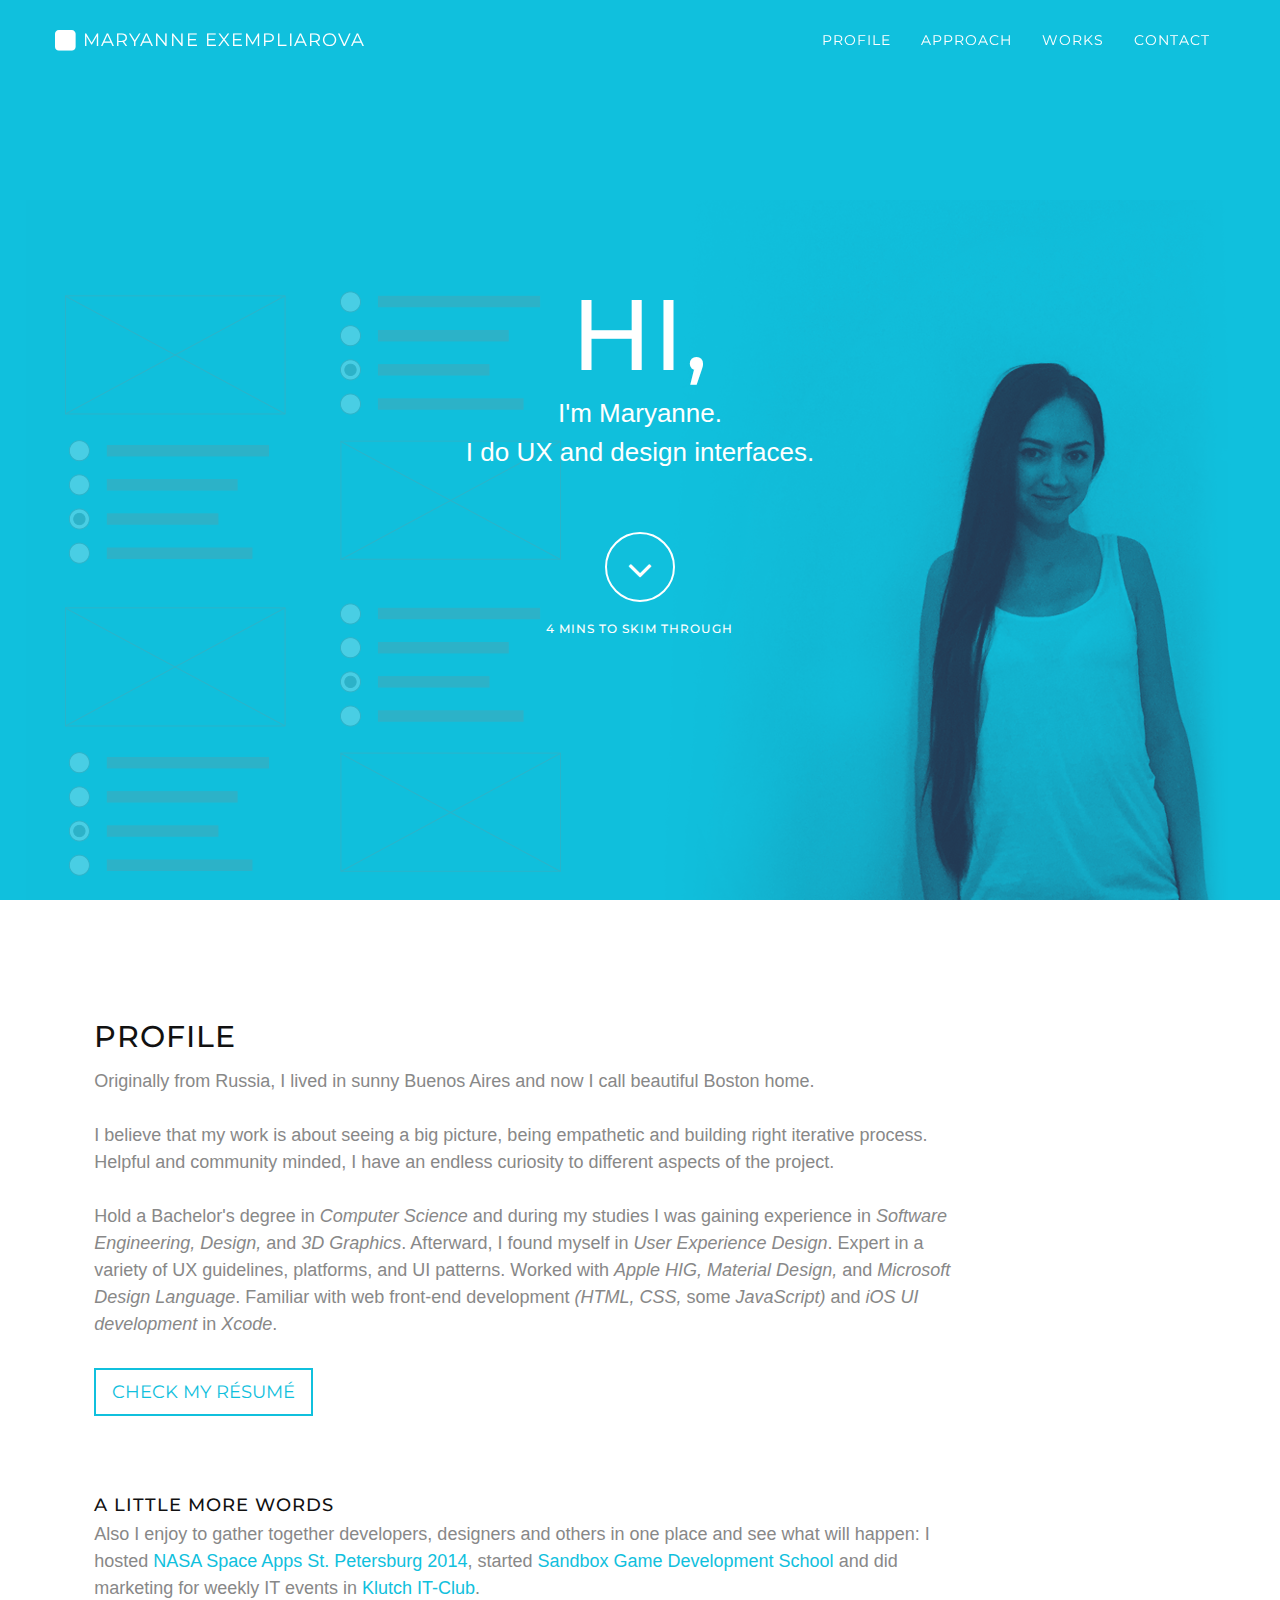
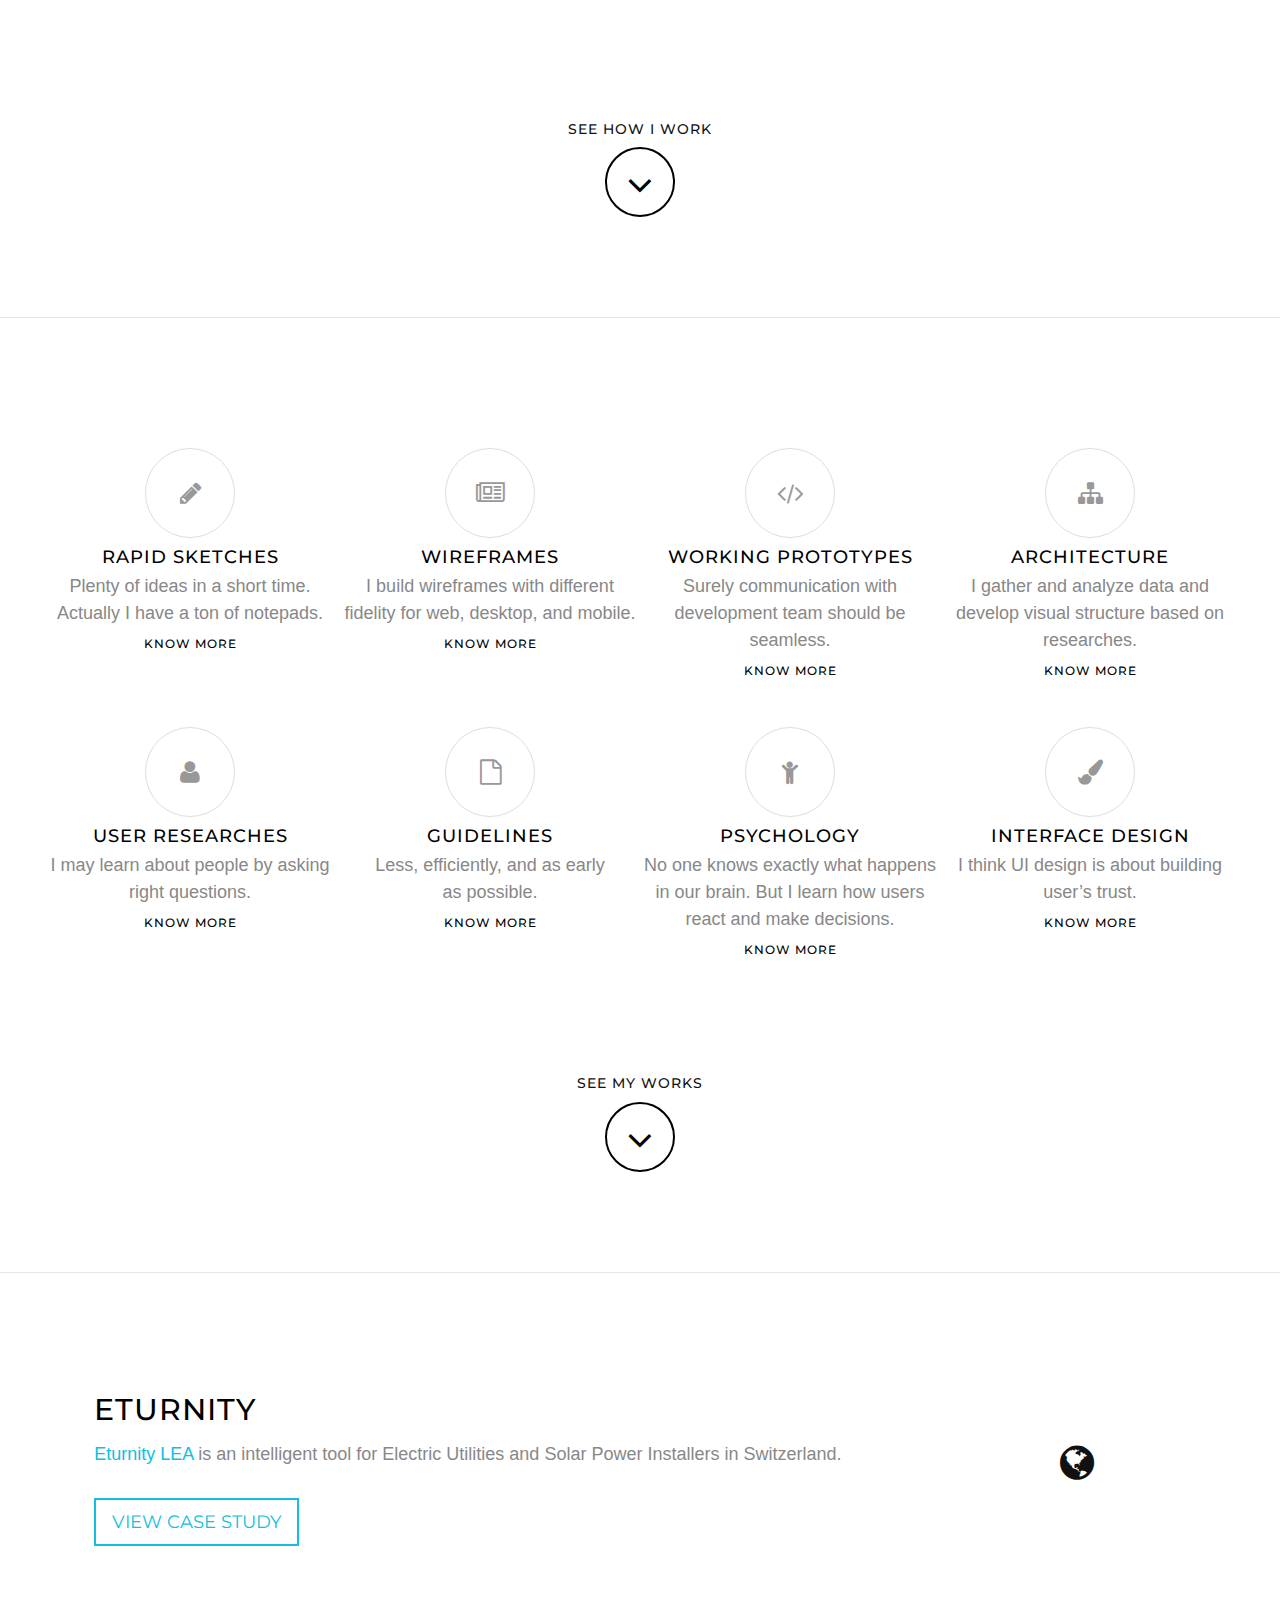
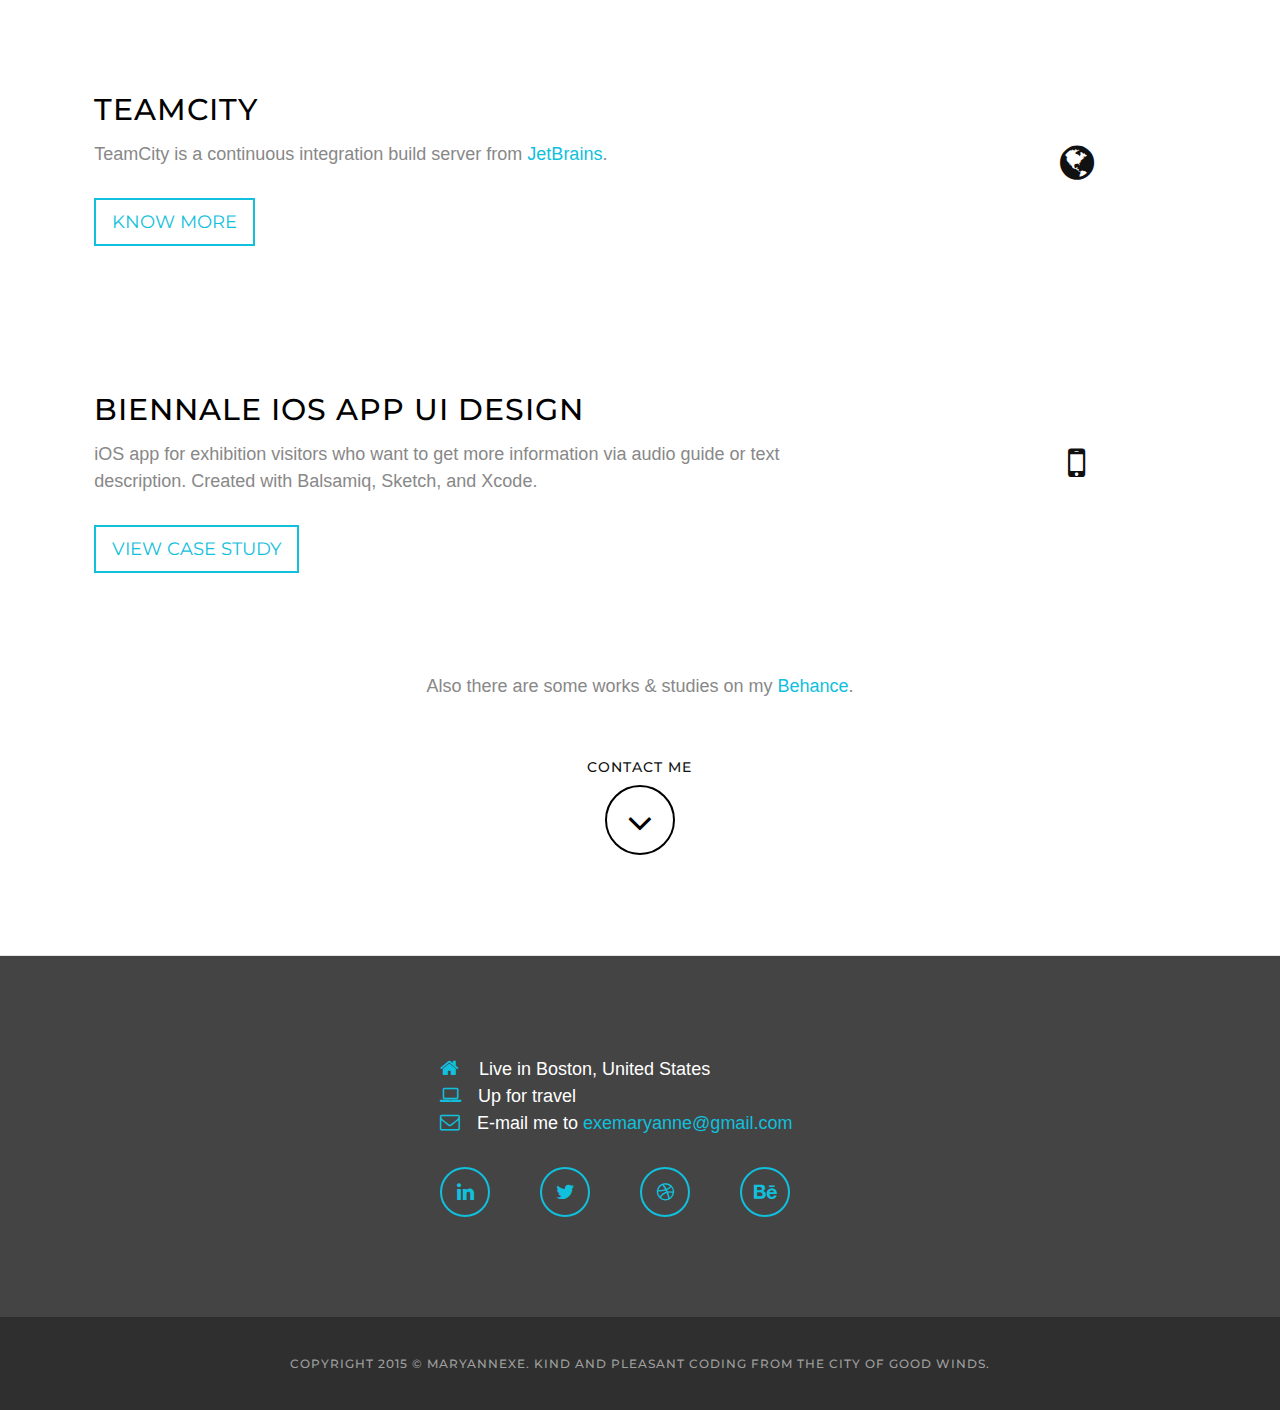
==== commit d3459140: "- Grammar error" ====
--- a/index.html
+++ b/index.html
@@ -122,7 +122,7 @@
                 <br>Helpful and community minded, I have an endless curiosity to different aspects of the project.
                 <br><br>Hold a Bachelor's degree in <i>Computer Science</i> and during my studies I was gaining experience in <i>Software Engineering, Design,</i> and <i>3D Graphics</i>. Afterward, I found myself in <i>User Experience Design</i>. Expert in a variety of UX guidelines, platforms, and UI patterns. Worked with <i>Apple HIG, Material Design,</i> and <i>Microsoft Design Language</i>. Familiar with web front-end development <i>(HTML, CSS,</i> some <i>JavaScript)</i> and <i>iOS UI development</i> in <i>Xcode</i>.
                 </p>
-                <a target="_blank" href="Marianna_Ekzempliarova_ux_resume.pdf" class="btn btn-default btn-lg btn-works"> <span class="network-name">Look my Résumé</span></a>
+                <a target="_blank" href="Marianna_Ekzempliarova_ux_resume.pdf" class="btn btn-default btn-lg btn-works"> <span class="network-name">Check my Résumé</span></a>
             </br></br>
 
                 <h4>A little more words</h4>
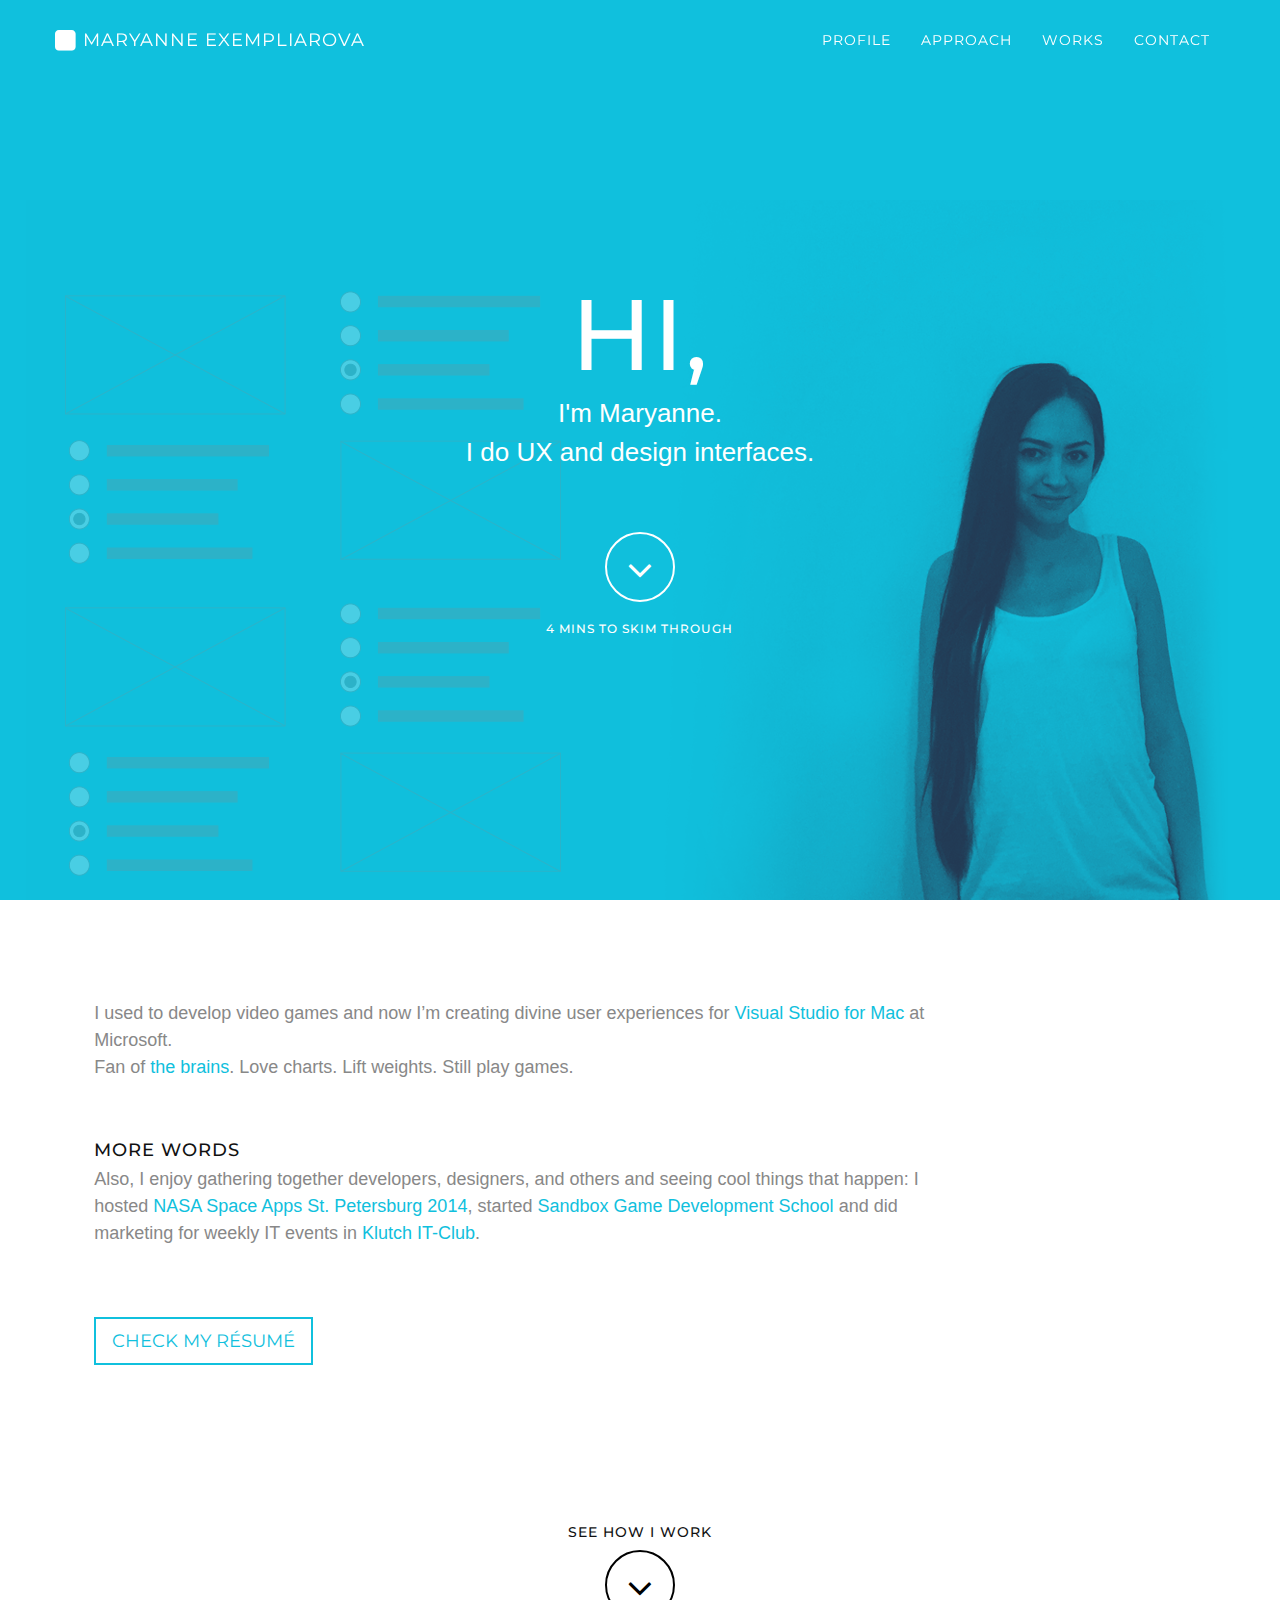
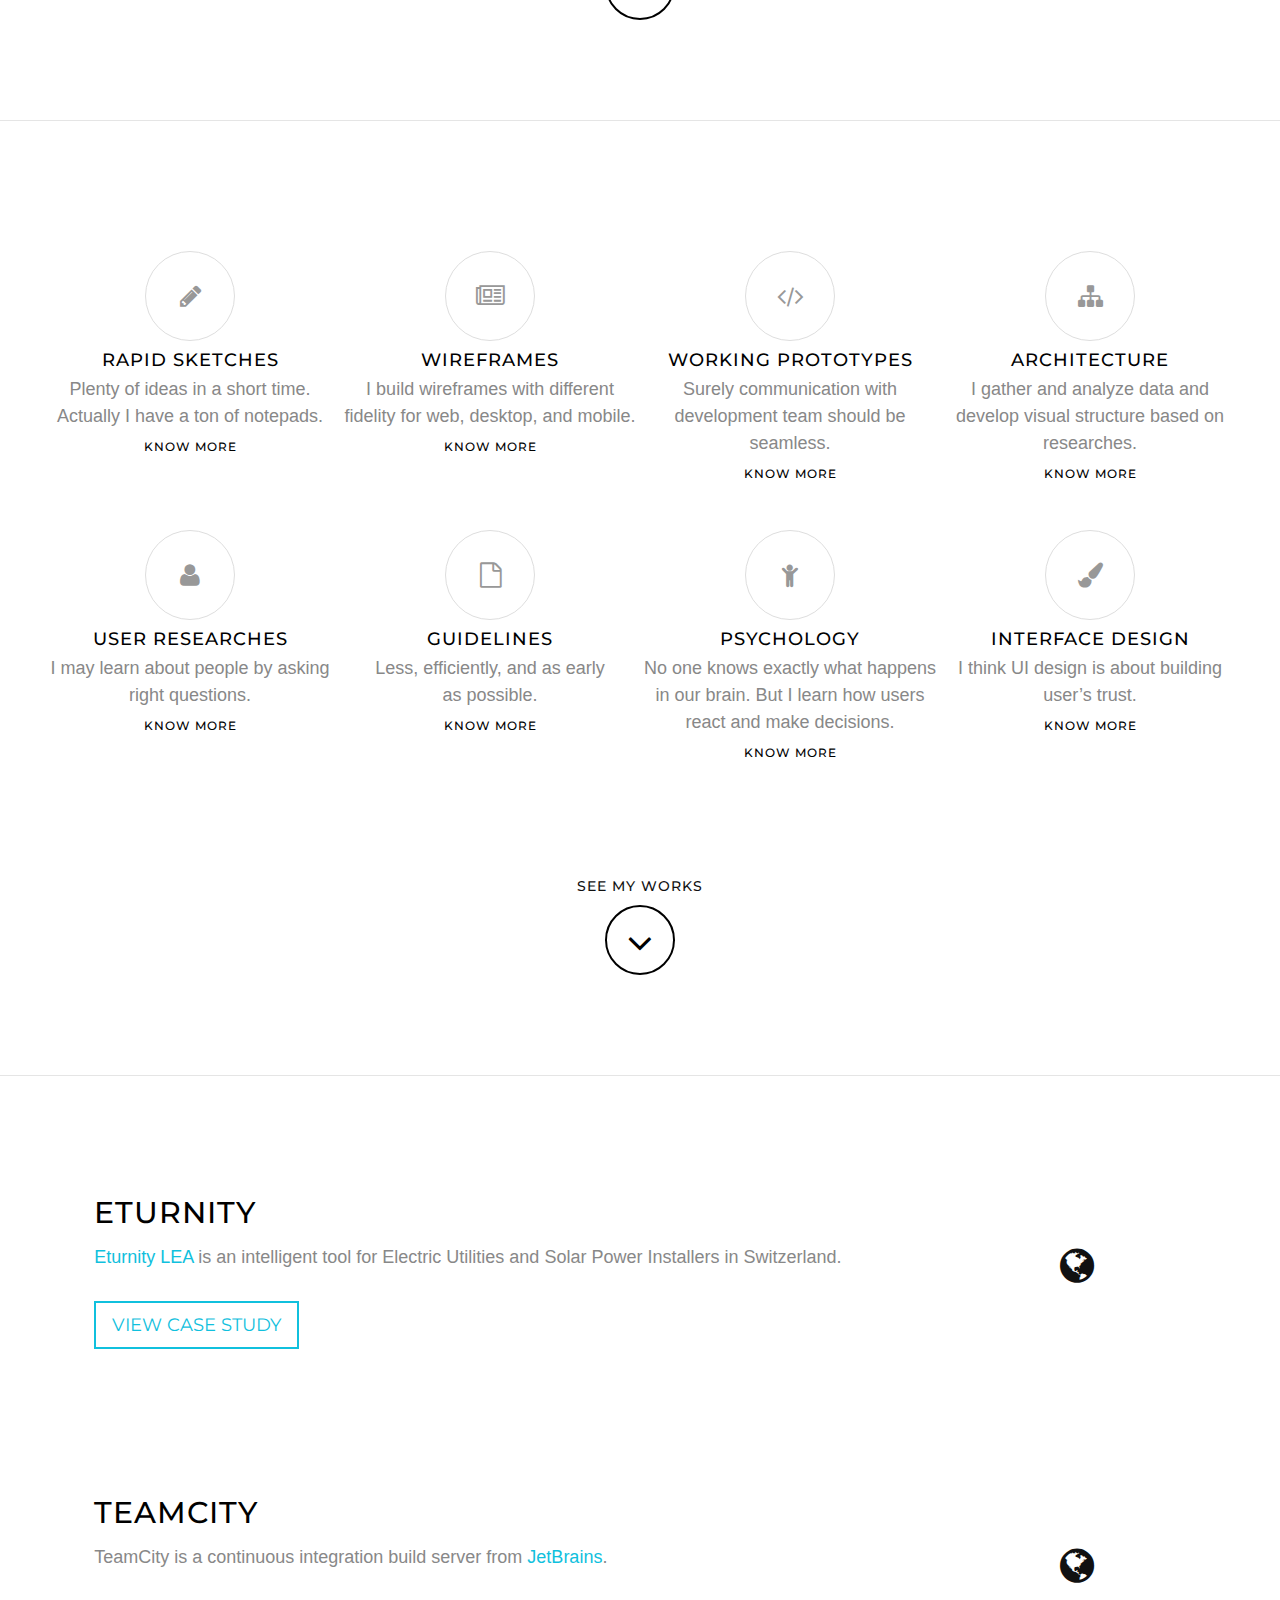
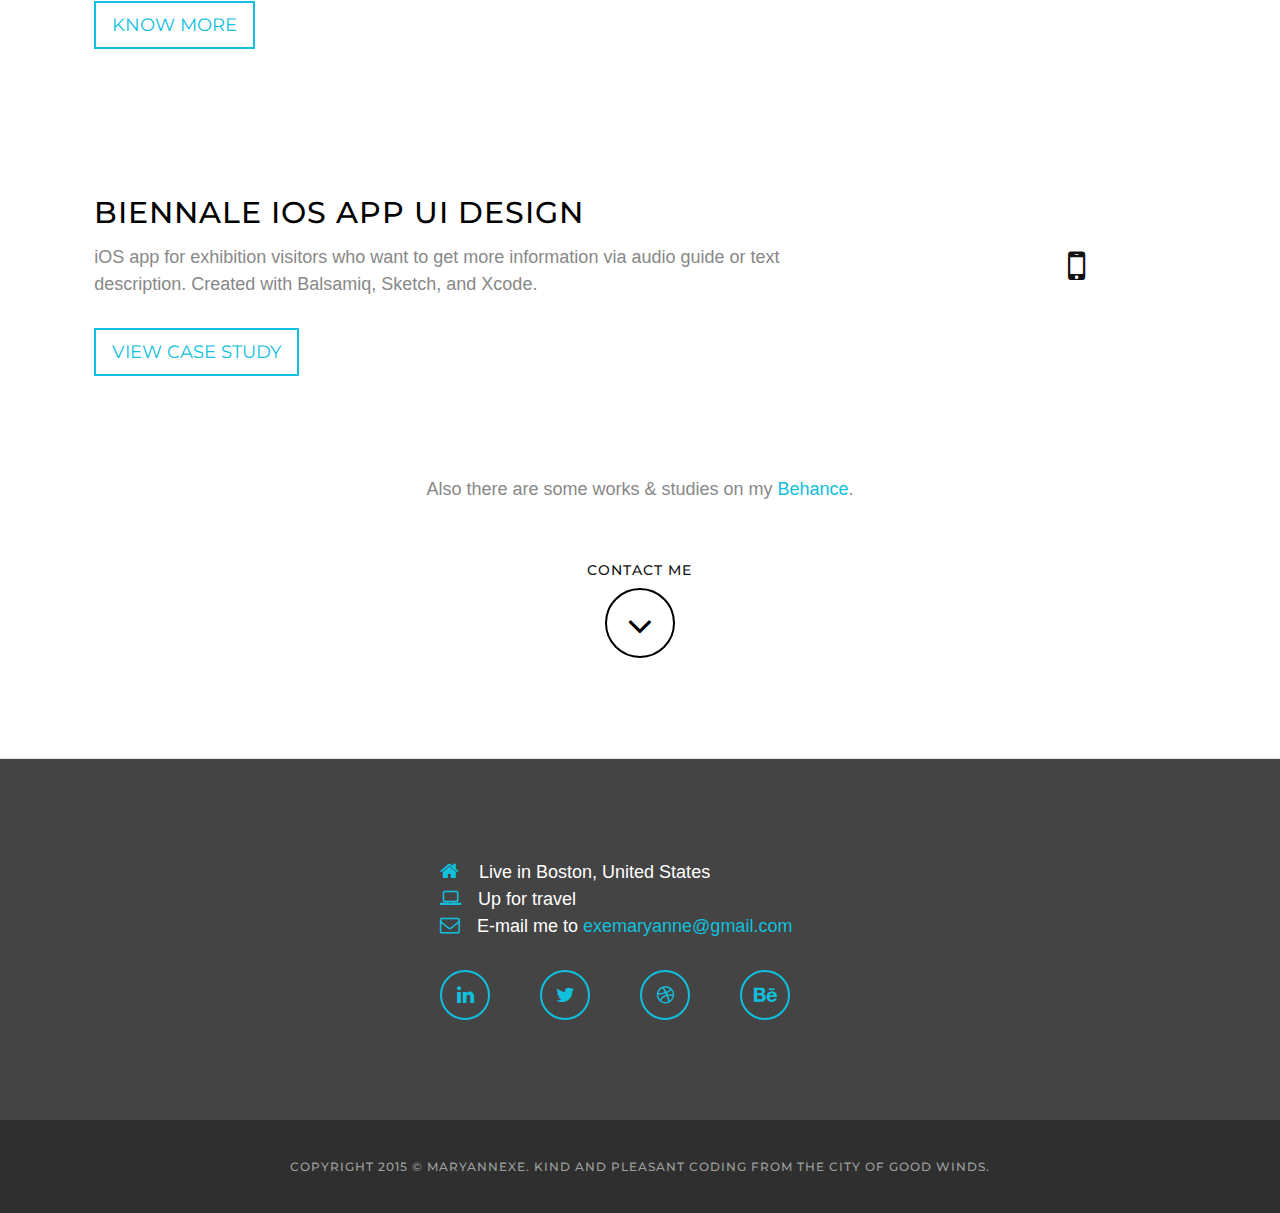
==== commit 311be6e3: "modified index description" ====
--- a/index.html
+++ b/index.html
@@ -115,18 +115,14 @@
     <section id="profile" class="content profile">
         <div class="row">
             <div class="col-md-8 col-md-offset-1 left-text">
-                <h2>profile</h2>
-                <p>Originally from Russia, I lived in sunny Buenos Aires and now I call beautiful Boston home.
-                <br><br>I believe that my work is about seeing a big picture, being
-                empathetic and building right iterative process.
-                <br>Helpful and community minded, I have an endless curiosity to different aspects of the project.
-                <br><br>Hold a Bachelor's degree in <i>Computer Science</i> and during my studies I was gaining experience in <i>Software Engineering, Design,</i> and <i>3D Graphics</i>. Afterward, I found myself in <i>User Experience Design</i>. Expert in a variety of UX guidelines, platforms, and UI patterns. Worked with <i>Apple HIG, Material Design,</i> and <i>Microsoft Design Language</i>. Familiar with web front-end development <i>(HTML, CSS,</i> some <i>JavaScript)</i> and <i>iOS UI development</i> in <i>Xcode</i>.
+                <p>I used to develop video games and now I’m creating divine user experiences for <a target="_blank" href="https://visualstudio.microsoft.com/vs/mac/">Visual Studio for Mac</a> at Microsoft.
+                <br>Fan of <a target="_blank" href="https://en.wikipedia.org/wiki/Brain">the brains</a>. Love charts. Lift weights. Still play games.
                 </p>
+                </br></br>
+                <h4>More words</h4>
+                <p>Also, I enjoy gathering together developers, designers, and others and seeing cool things that happen: I hosted <a target="_blank" href="https://2014.spaceappschallenge.org/">NASA Space Apps St. Petersburg 2014</a>, started <a target="_blank" href="http://maryanne-exe.github.io/pages/sandbox/">Sandbox Game Development School</a> and did marketing for weekly IT events in <a target="_blank" href="http://www.kl10.ch/#!english/ozsf5">Klutch IT-Club</a>.</p>
+                </br></br>
                 <a target="_blank" href="Marianna_Ekzempliarova_ux_resume.pdf" class="btn btn-default btn-lg btn-works"> <span class="network-name">Check my Résumé</span></a>
-            </br></br>
-
-                <h4>A little more words</h4>
-                <p>Also I enjoy to gather together developers, designers and others in one place and see what will happen: I hosted <a target="_blank" href="https://2014.spaceappschallenge.org/">NASA Space Apps St. Petersburg 2014</a>, started <a target="_blank" href="http://maryanne-exe.github.io/pages/sandbox/">Sandbox Game Development School</a> and did marketing for weekly IT events in <a target="_blank" href="http://www.kl10.ch/#!english/ozsf5">Klutch IT-Club</a>.</p>
             </div>
         </div>
         <div class="row">
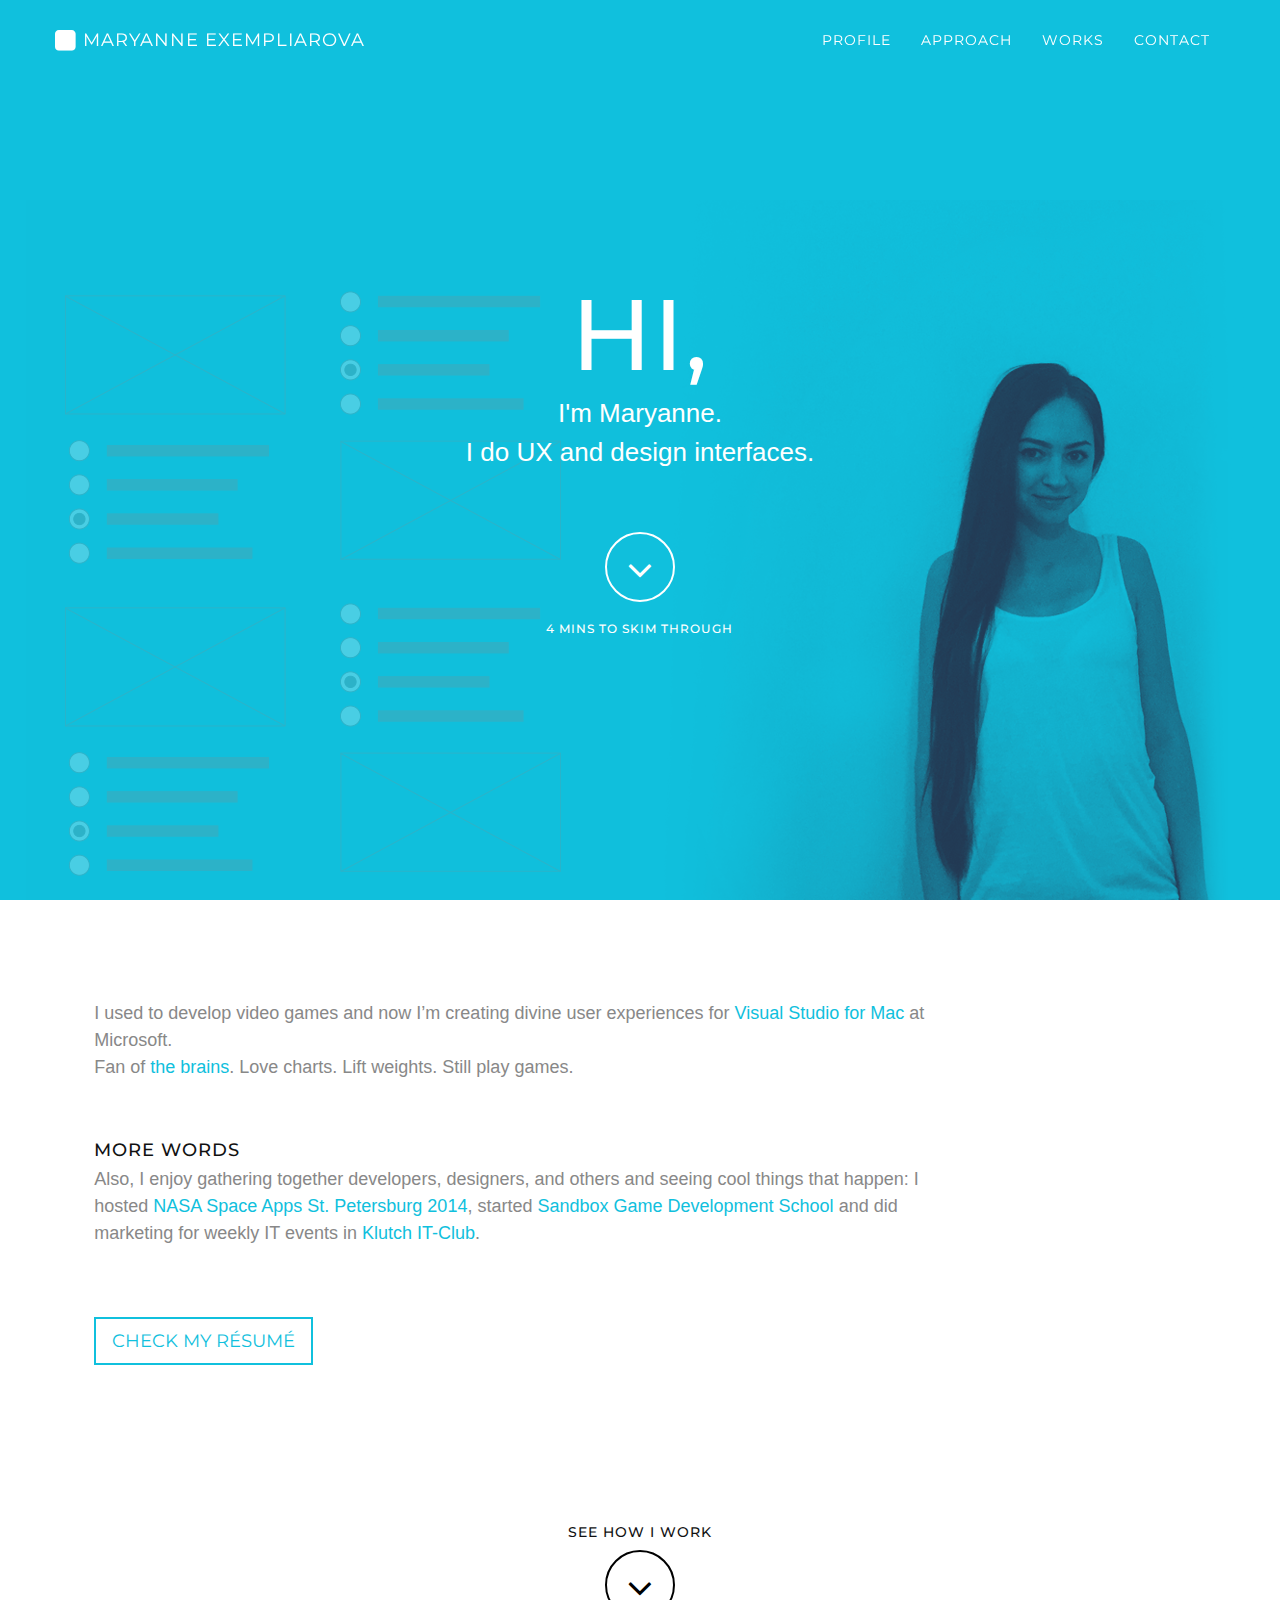
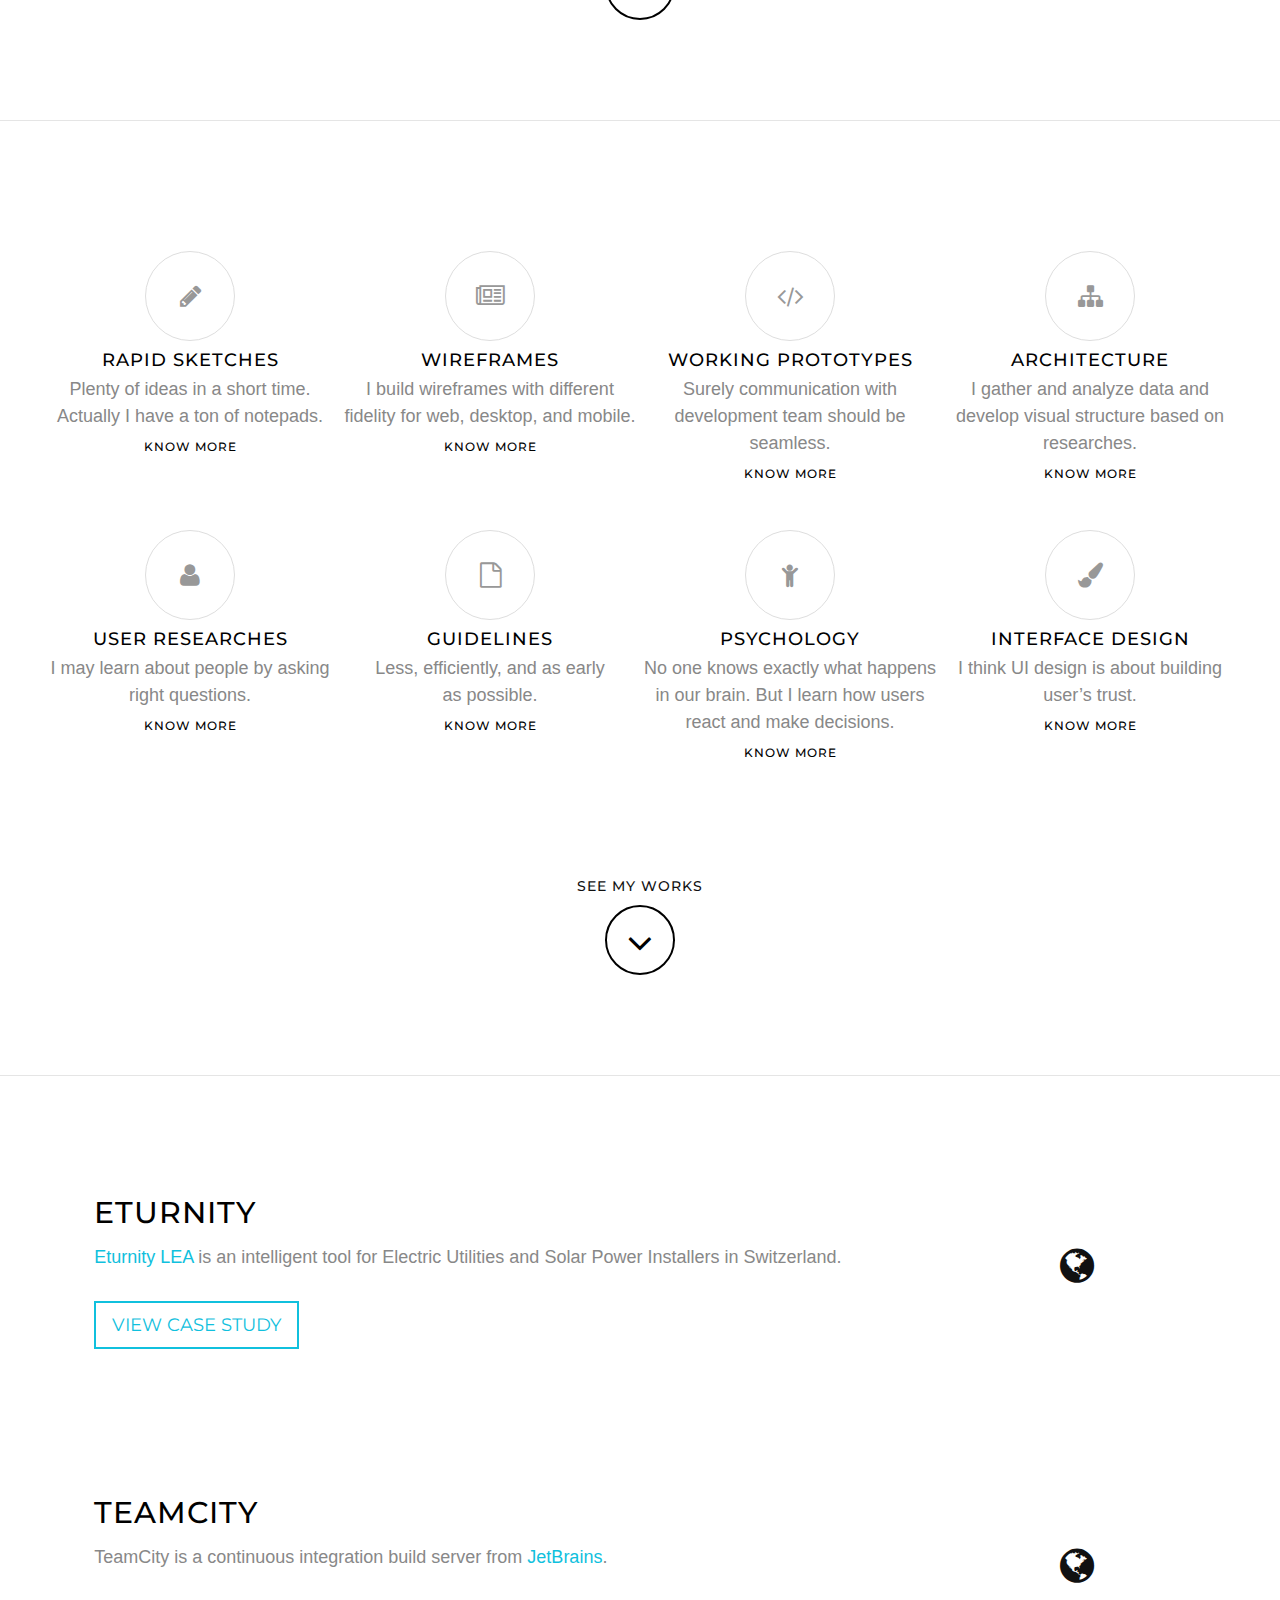
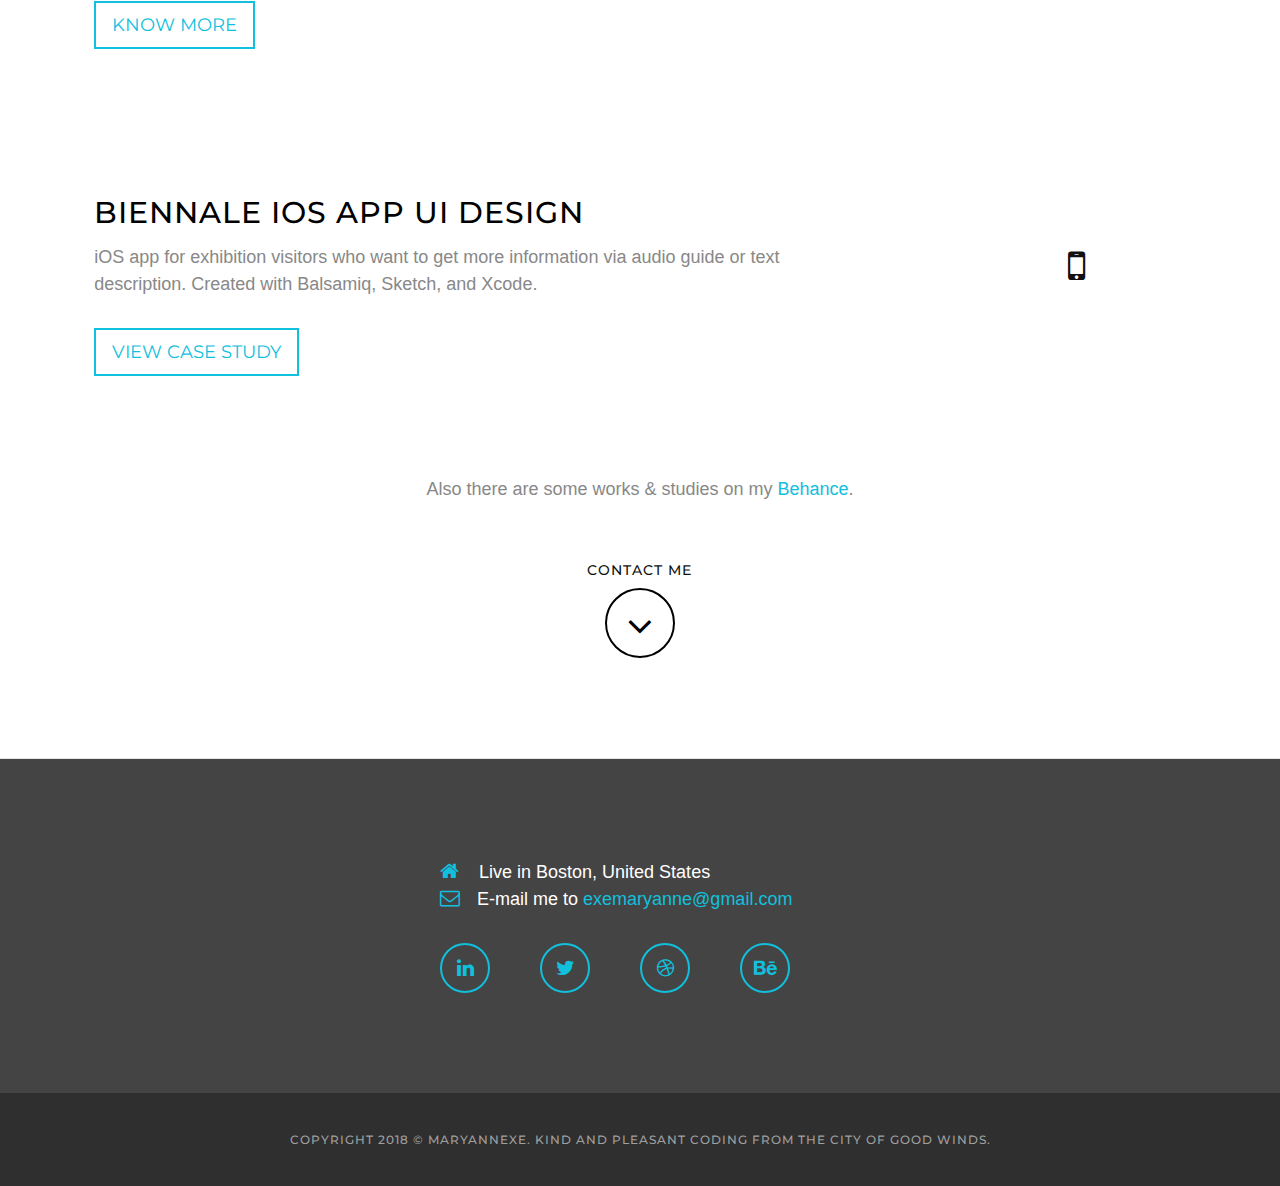
==== commit f3bba367: "copyright 2018" ====
--- a/index.html
+++ b/index.html
@@ -375,11 +375,6 @@
             </div>
             <div class="row item">
                 <div class="col-md-4 col-md-offset-4">
-                    <i class="fa fa-laptop"></i>&nbsp;&nbsp;&nbsp;<p>  Up for travel</p>
-                </div>
-            </div>
-            <div class="row item">
-                <div class="col-md-4 col-md-offset-4">
                     <i class="fa fa-envelope-o"></i>&nbsp;&nbsp;&nbsp;<p>  E-mail me to <a href="mailto:exemaryanne@gmail.com">exemaryanne@gmail.com</a></p>
                 </div>
             </div>
@@ -413,7 +408,7 @@
     <!-- Footer -->
     <footer>
         <div class="container text-center">
-            <h6>Copyright 2015 &copy; Maryannexe. Kind and pleasant coding from the city of Good Winds.</h6>
+            <h6>Copyright 2018 &copy; Maryannexe. Kind and pleasant coding from the city of Good Winds.</h6>
         </div>
     </footer>
 
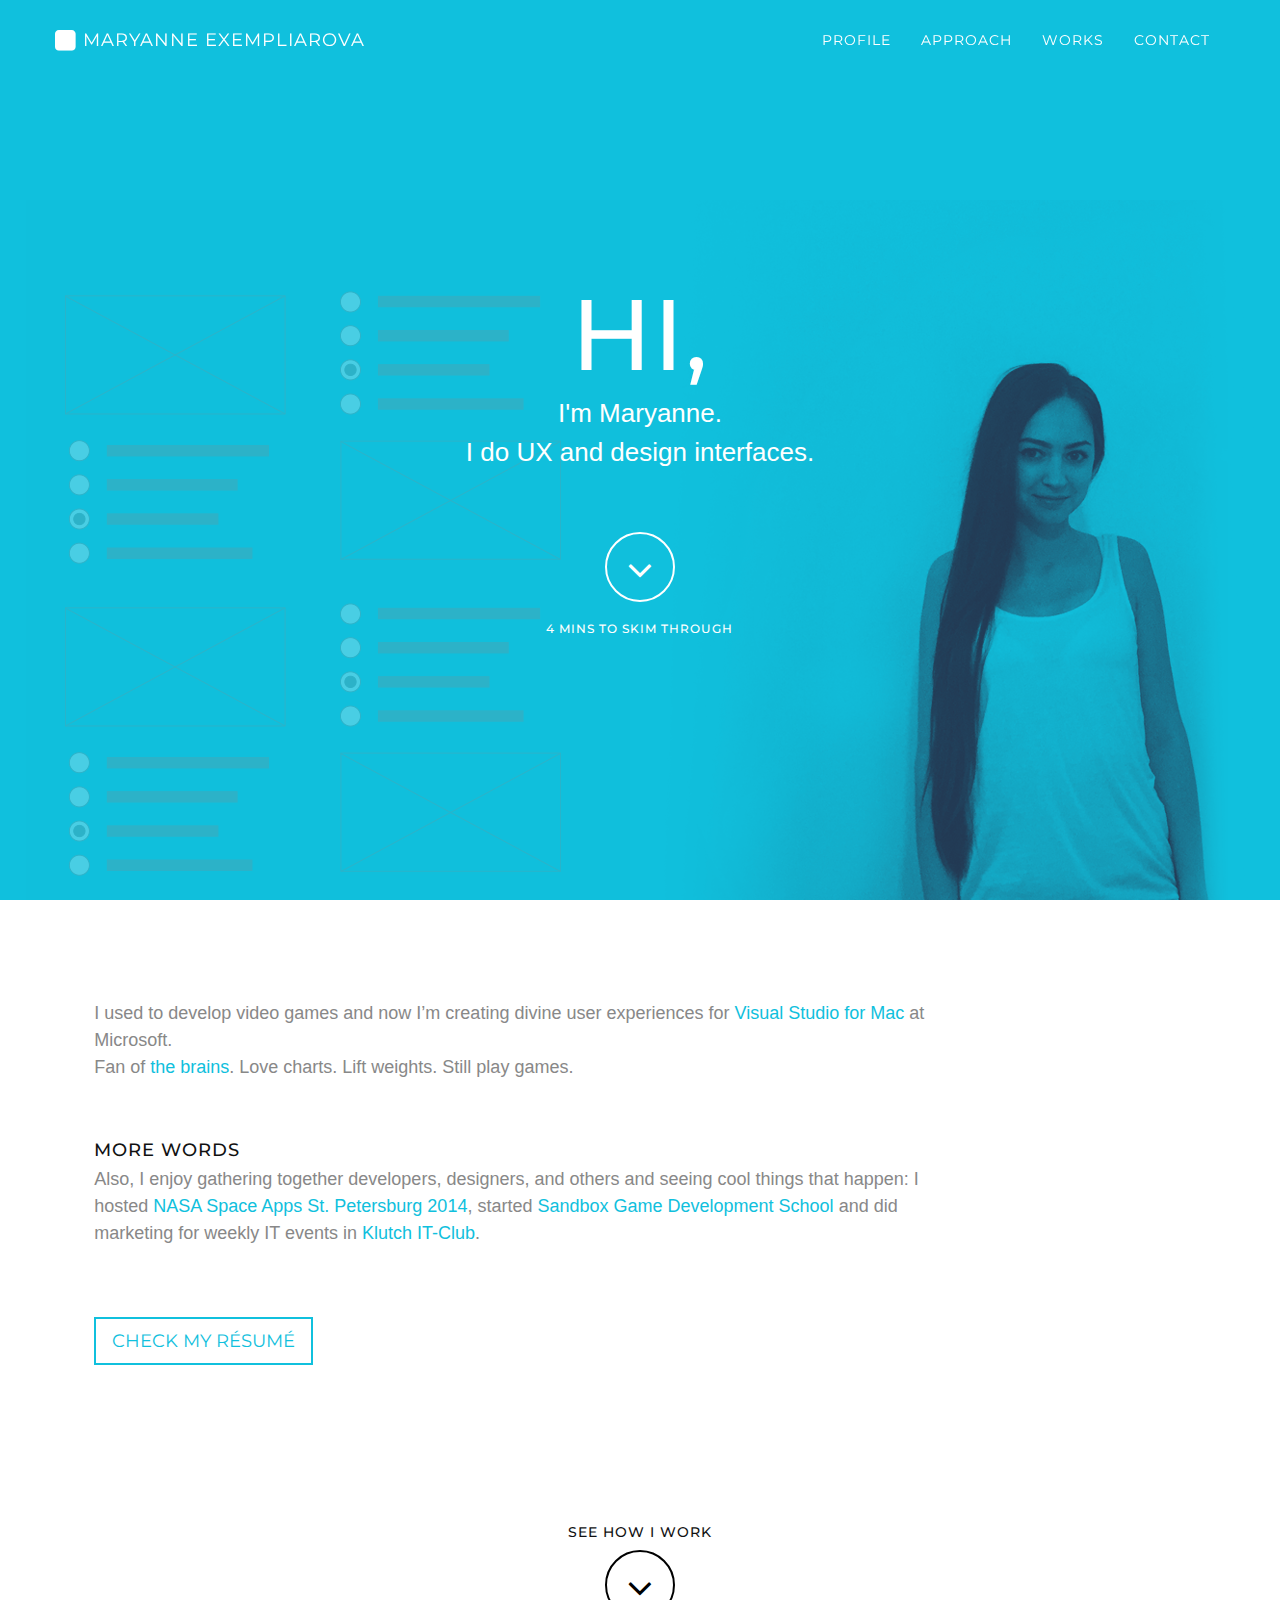
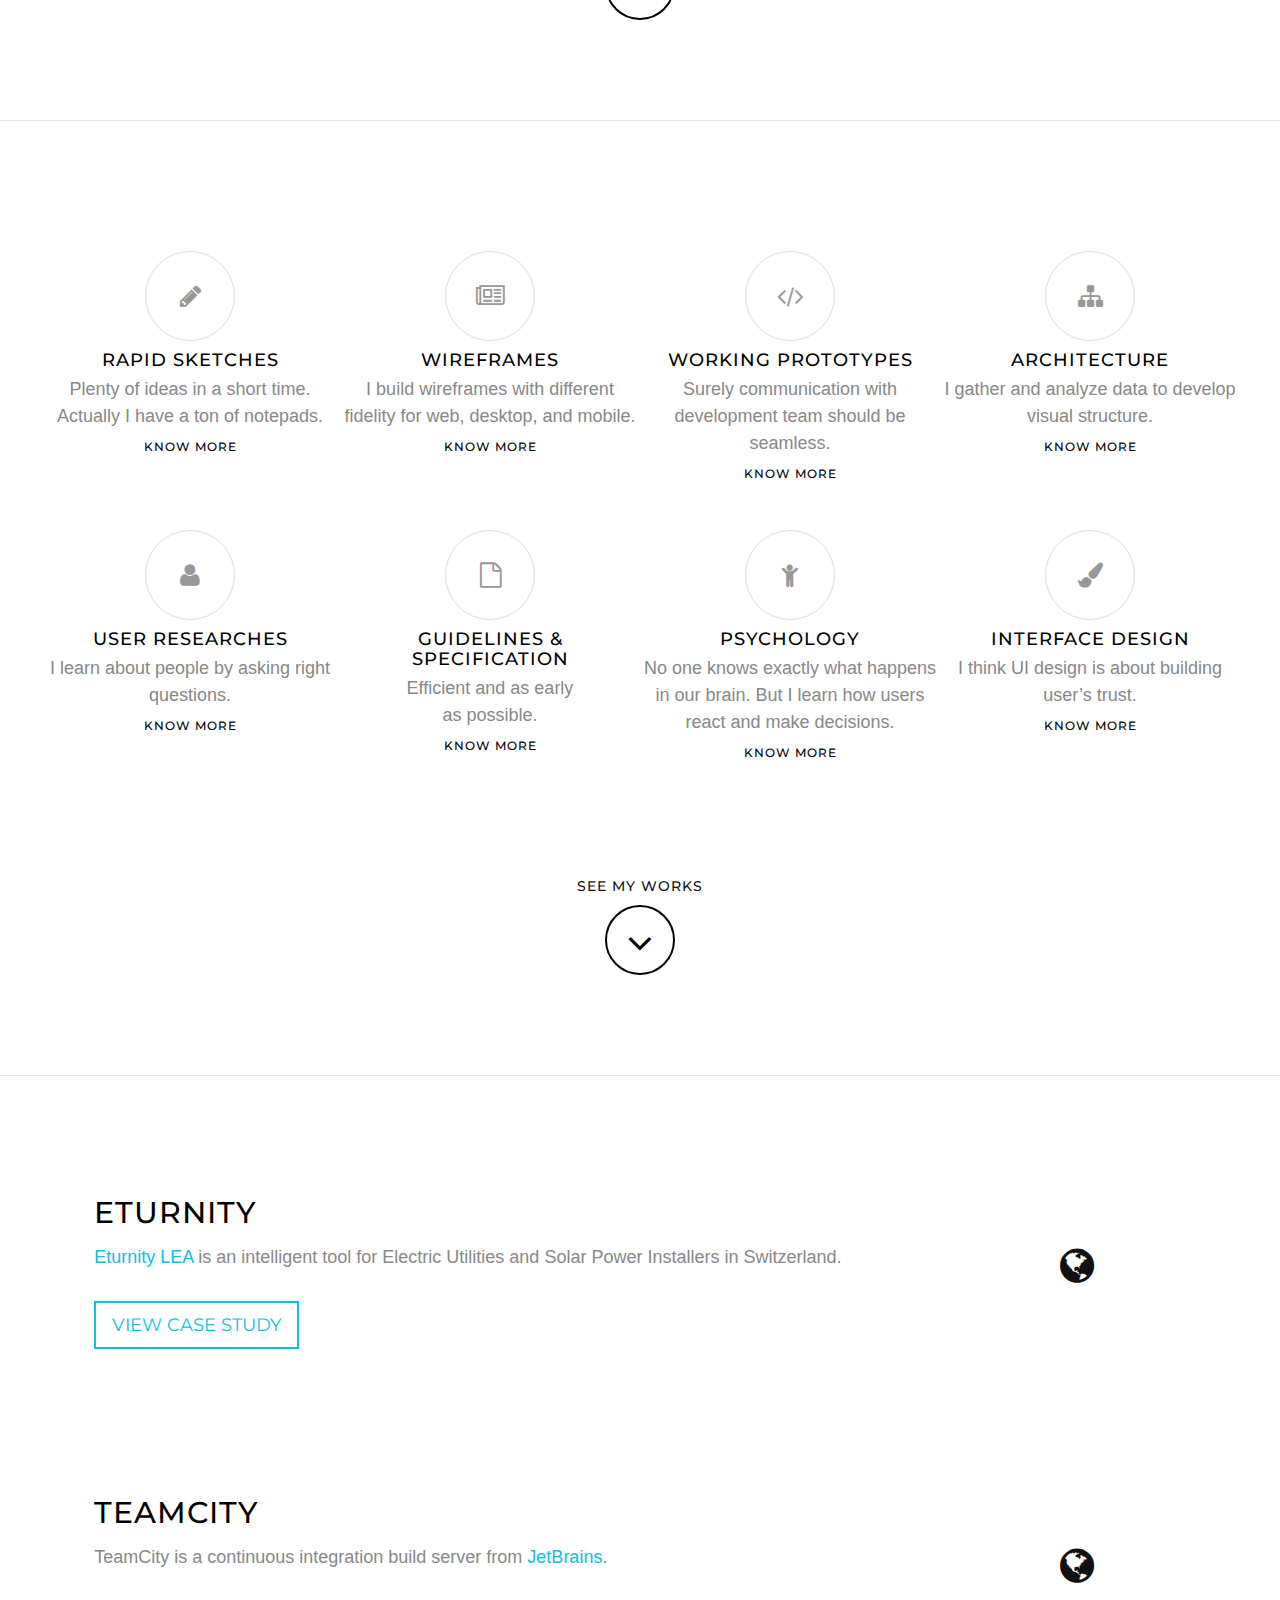
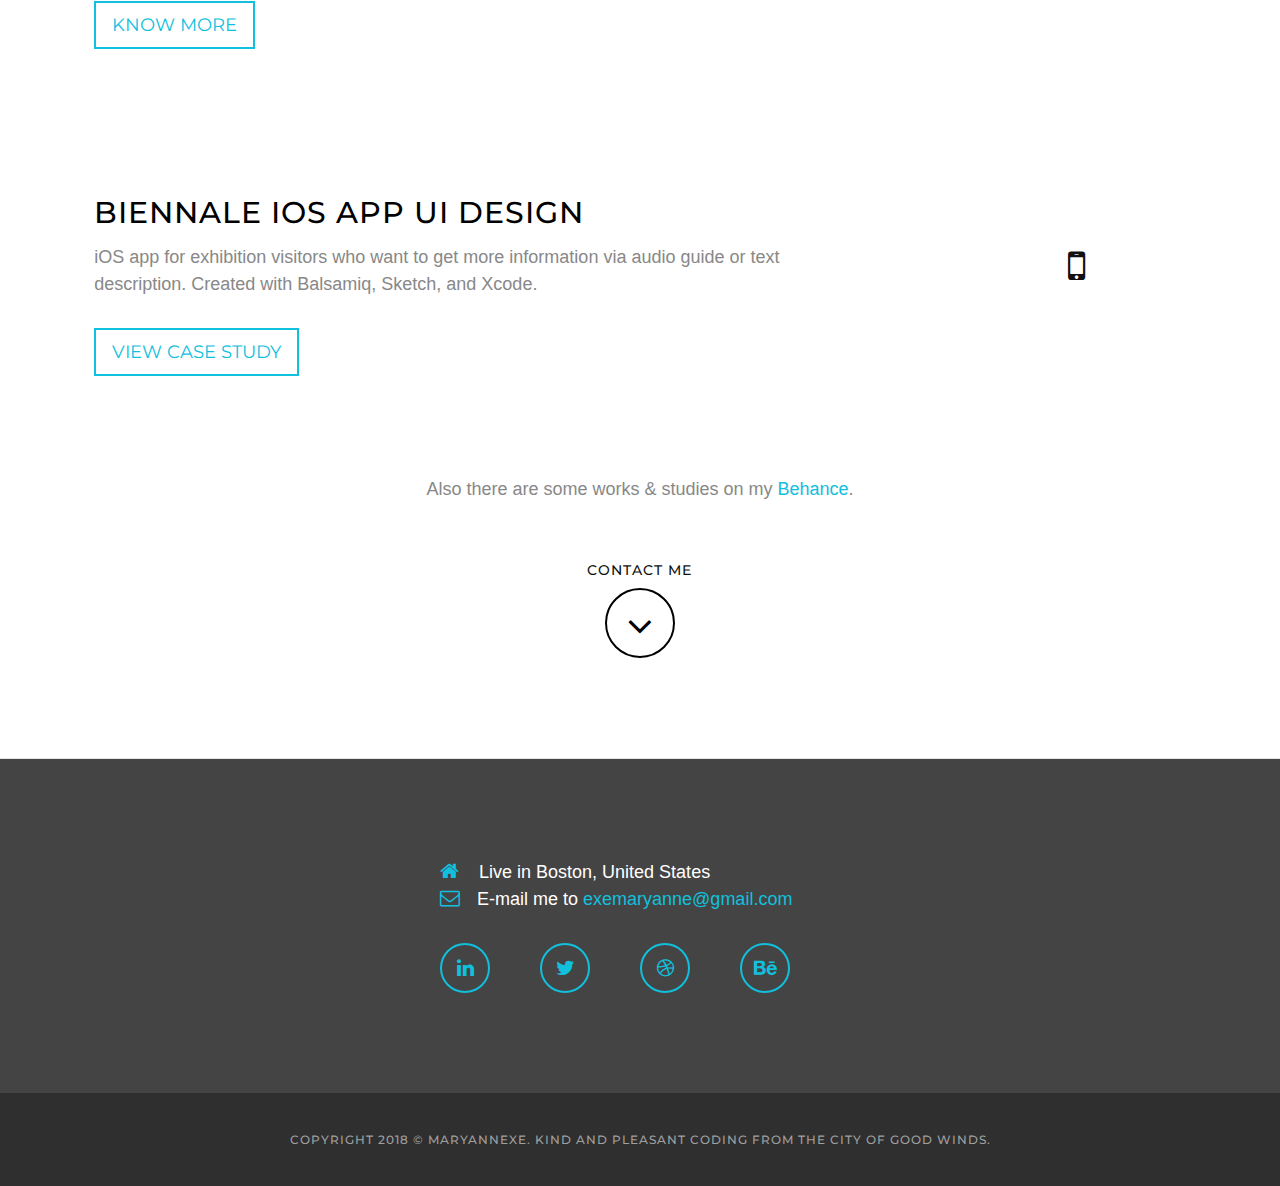
==== commit bfc7fae6: "Skills description updates" ====
--- a/index.html
+++ b/index.html
@@ -164,7 +164,7 @@
                         <i class="fa fa-code"></i>
                     </div>
                     <a id="skillid"><h4>Working Prototypes</h4></a>
-                    <p>Surely communication with development team should be seamless.</p>
+                    <p>Surely communication with development team should be<br> seamless.</p>
                     <h6>Know more</h6>
                 </div>
                 <div class="col-md-3 col-sm-6 skill" data-toggle="modal" data-target="#skillModal" data-whatever="Architecture"  data-image-id="" data-caption="1">
@@ -172,7 +172,7 @@
                         <i class="fa fa-sitemap"></i>
                     </div>
                     <a id="skillid"><h4>Architecture</h4></a>
-                    <p>I gather and analyze data and develop visual structure based on researches.</p>
+                    <p>I gather and analyze data to develop visual structure.</p>
                     <h6>Know more</h6>
                 </div>
             </div>
@@ -182,15 +182,15 @@
                        <i class="fa fa-user"></i>
                     </div>
                     <a id="skillid"><h4>User Researches</h4></a>
-                    <p>I may learn about people by asking right questions.</p>
+                    <p>I learn about people by asking right questions.</p>
                     <h6>Know more</h6>
                 </div>
                 <div class="col-md-3 col-sm-6 skill" data-toggle="modal" data-target="#skillModal" data-whatever="Guidelines"  data-image-id="" data-caption="3">
                     <div class="icon">
                         <i class="fa fa-file-o"></i>
                     </div>
-                    <a id="skillid"><h4>Guidelines</h4></a>
-                    <p>Less, efficiently, and as early <br>as possible.</p>
+                    <a id="skillid"><h4>Guidelines & Specification</h4></a>
+                    <p>Efficient and as early <br>as possible.</p>
                     <h6>Know more</h6>
                 </div>
                 <div class="col-md-3 col-sm-6 skill" data-toggle="modal" data-target="#skillModal" data-whatever="Psychology"  data-image-id="" data-caption="2">
@@ -198,7 +198,7 @@
                         <i class="fa fa-child"></i>
                     </div>
                     <a id="skillid"><h4>Psychology</h4></a>
-                    <p>No one knows exactly what happens in our brain. But I learn how users react and make decisions.</p>
+                    <p>No one knows exactly what happens<br> in our brain. But I learn how users react and make decisions.</p>
                     <h6>Know more</h6>
                 </div>
                 <div class="col-md-3 col-sm-6 skill" data-toggle="modal" data-target="#skillModal" data-whatever="Interface Design" data-image-id="" data-caption="3">
@@ -206,7 +206,7 @@
                         <i class="fa fa-paint-brush"></i>
                     </div>
                     <a id="skillid"><h4>Interface Design</h4></a>
-                    <p>I think UI design is about building user’s trust.</p>
+                    <p>I think UI design is about building<br> user’s trust.</p>
                     <h6>Know more</h6>
                 </div>
             </div>            
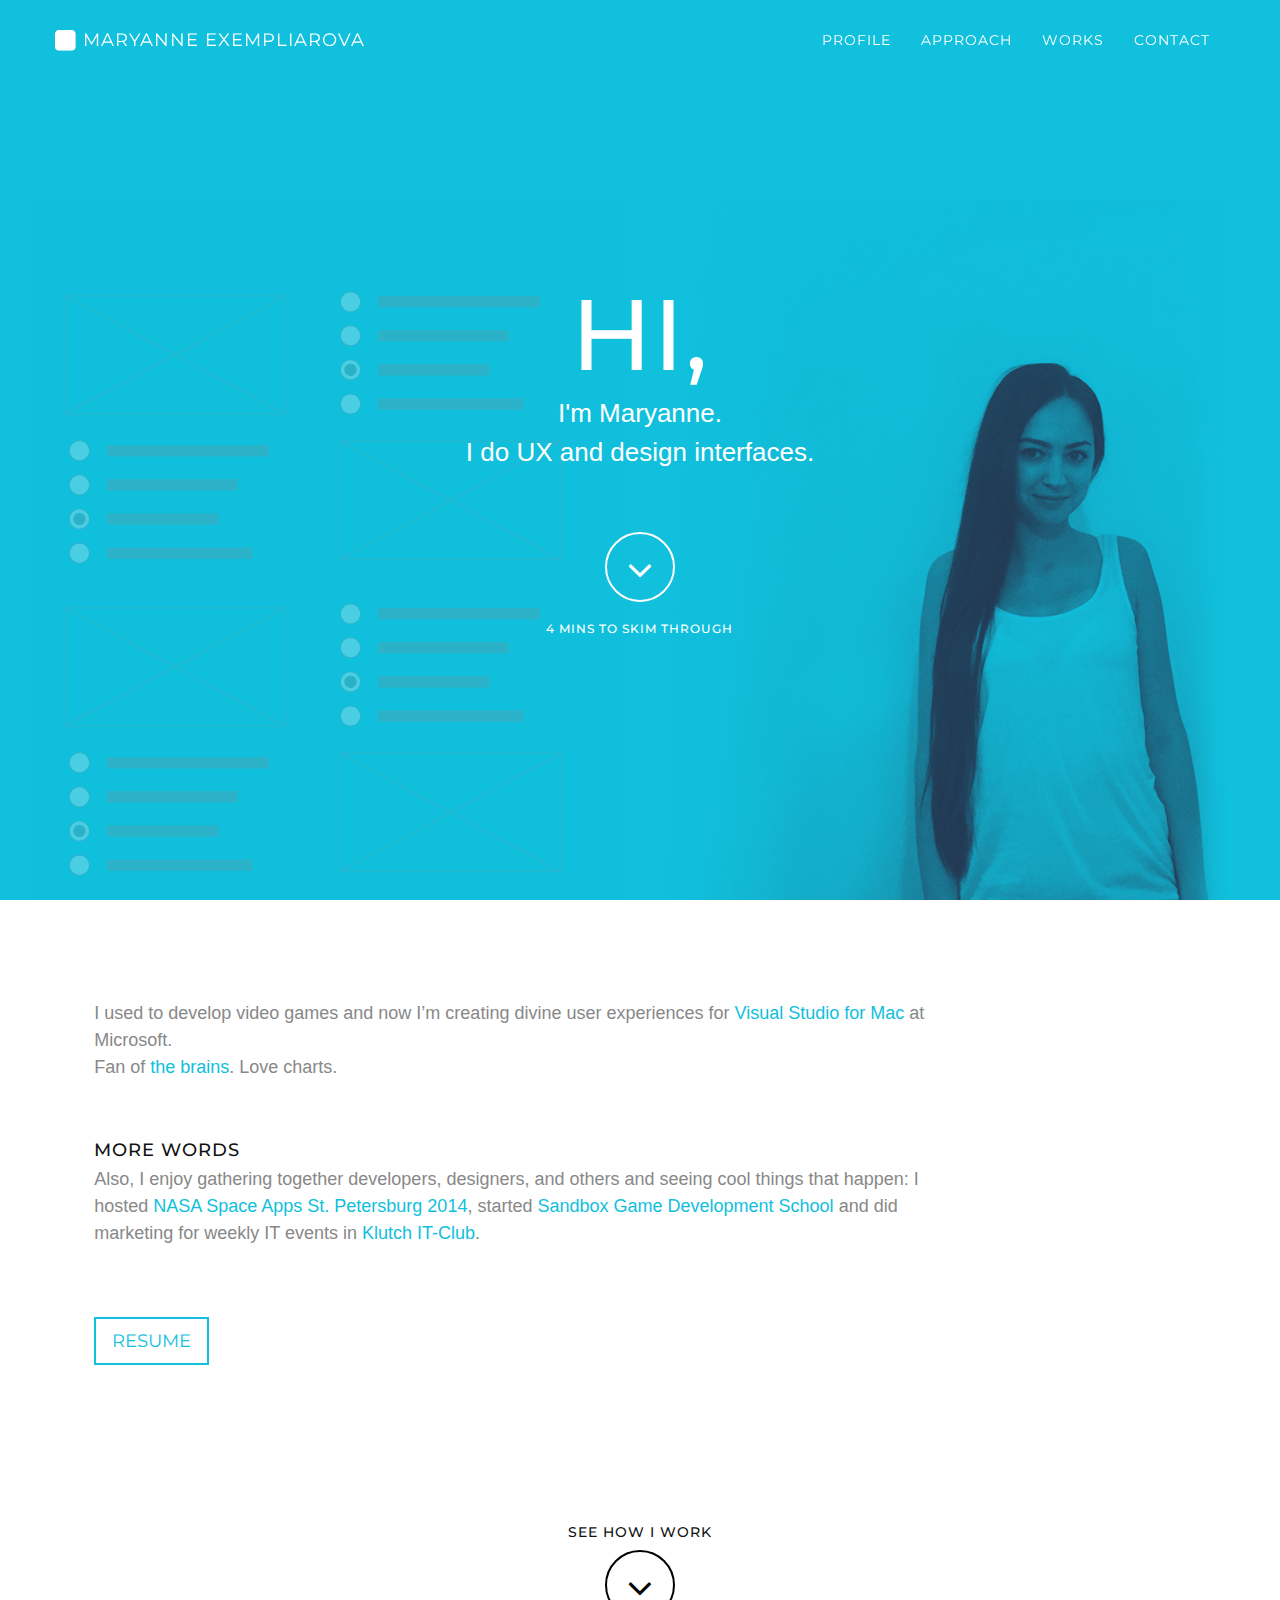
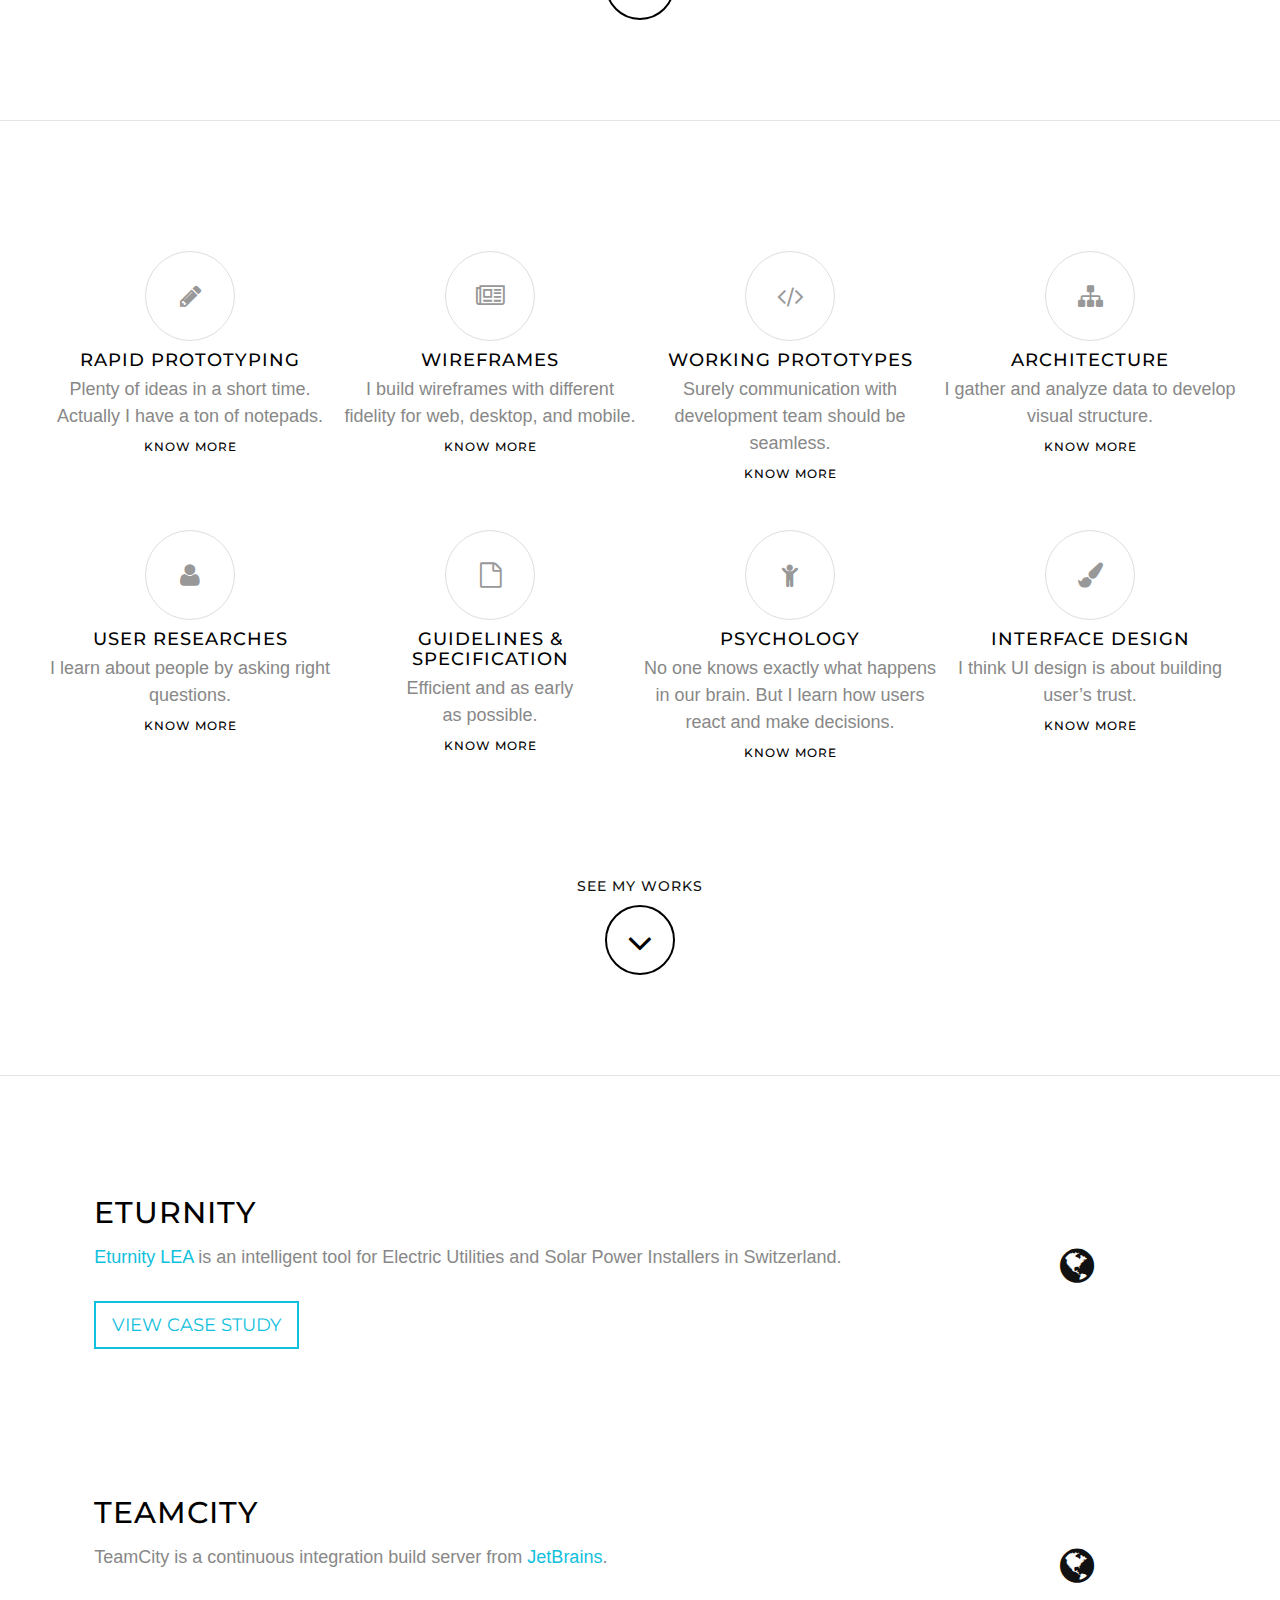
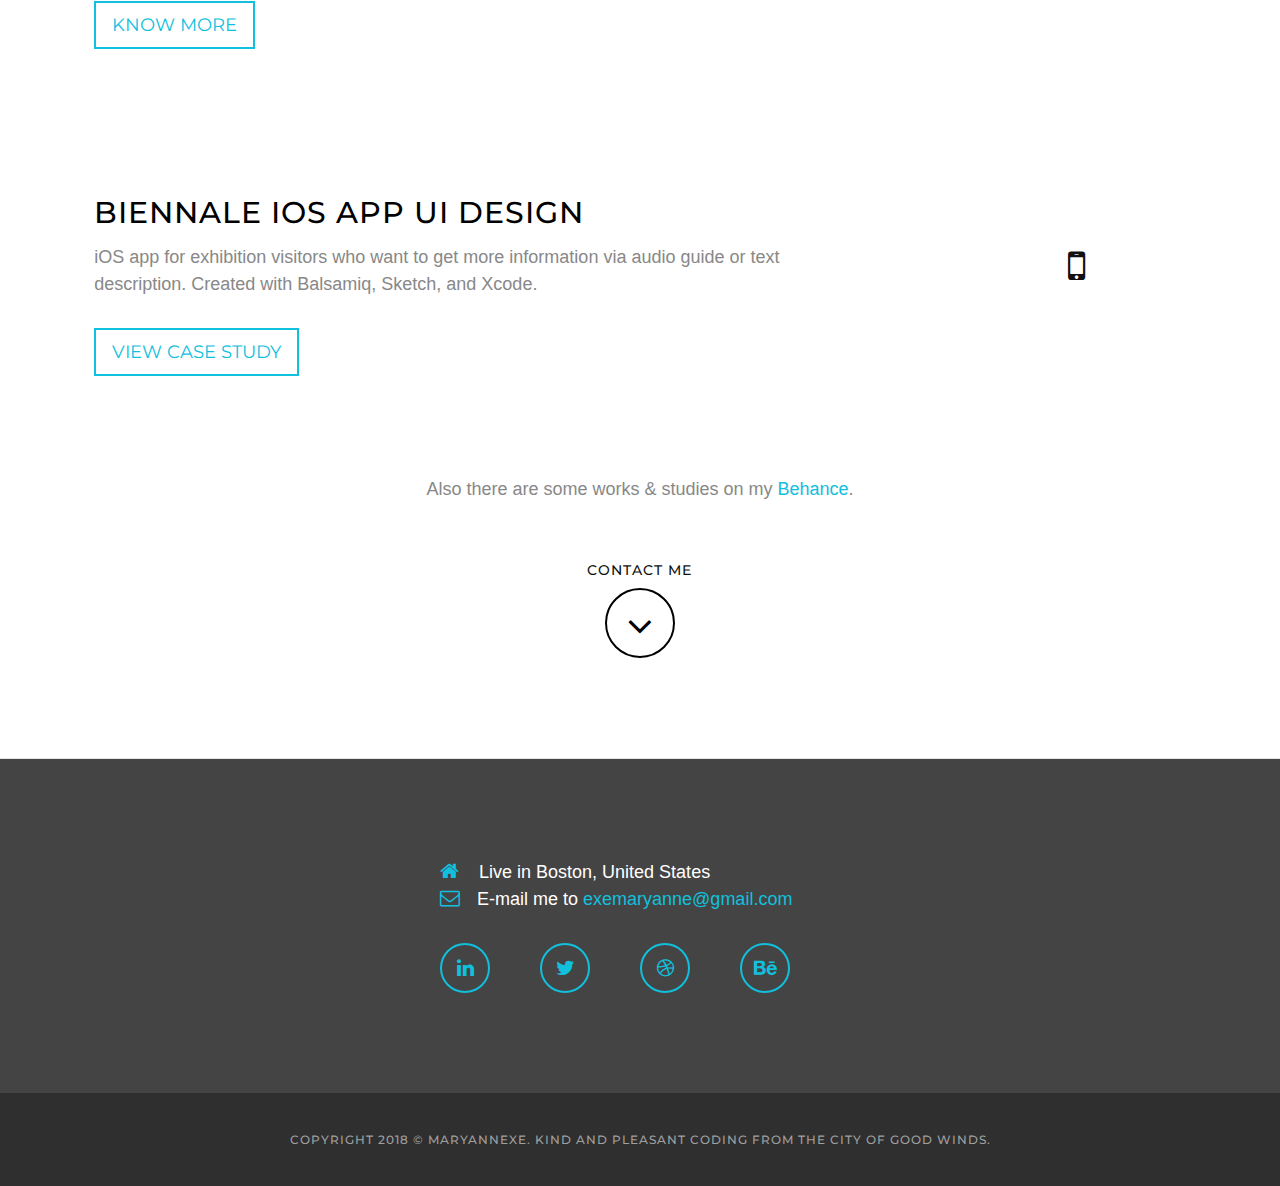
==== commit 37f2ab6a: "update description" ====
--- a/index.html
+++ b/index.html
@@ -116,13 +116,13 @@
         <div class="row">
             <div class="col-md-8 col-md-offset-1 left-text">
                 <p>I used to develop video games and now I’m creating divine user experiences for <a target="_blank" href="https://visualstudio.microsoft.com/vs/mac/">Visual Studio for Mac</a> at Microsoft.
-                <br>Fan of <a target="_blank" href="https://en.wikipedia.org/wiki/Brain">the brains</a>. Love charts. Lift weights. Still play games.
+                <br>Fan of <a target="_blank" href="https://en.wikipedia.org/wiki/Brain">the brains</a>. Love charts.
                 </p>
                 </br></br>
                 <h4>More words</h4>
                 <p>Also, I enjoy gathering together developers, designers, and others and seeing cool things that happen: I hosted <a target="_blank" href="https://2014.spaceappschallenge.org/">NASA Space Apps St. Petersburg 2014</a>, started <a target="_blank" href="http://maryanne-exe.github.io/pages/sandbox/">Sandbox Game Development School</a> and did marketing for weekly IT events in <a target="_blank" href="http://www.kl10.ch/#!english/ozsf5">Klutch IT-Club</a>.</p>
                 </br></br>
-                <a target="_blank" href="Marianna_Ekzempliarova_ux_resume.pdf" class="btn btn-default btn-lg btn-works"> <span class="network-name">Check my Résumé</span></a>
+                <a target="_blank" href="Marianna_Ekzempliarova_ux_resume.pdf" class="btn btn-default btn-lg btn-works"> <span class="network-name">Resume</span></a>
             </div>
         </div>
         <div class="row">
@@ -147,7 +147,7 @@
                     <div class="icon">
                        <i class="fa fa-pencil"></i> 
                     </div>
-                    <a id="skillid"><h4>Rapid sketches</h4></a>
+                    <a id="skillid"><h4>Rapid Prototyping</h4></a>
                     <p>Plenty of ideas in a short time.<br>Actually I have a ton of notepads.</p>
                     <h6>Know more</h6>
                 </div>
